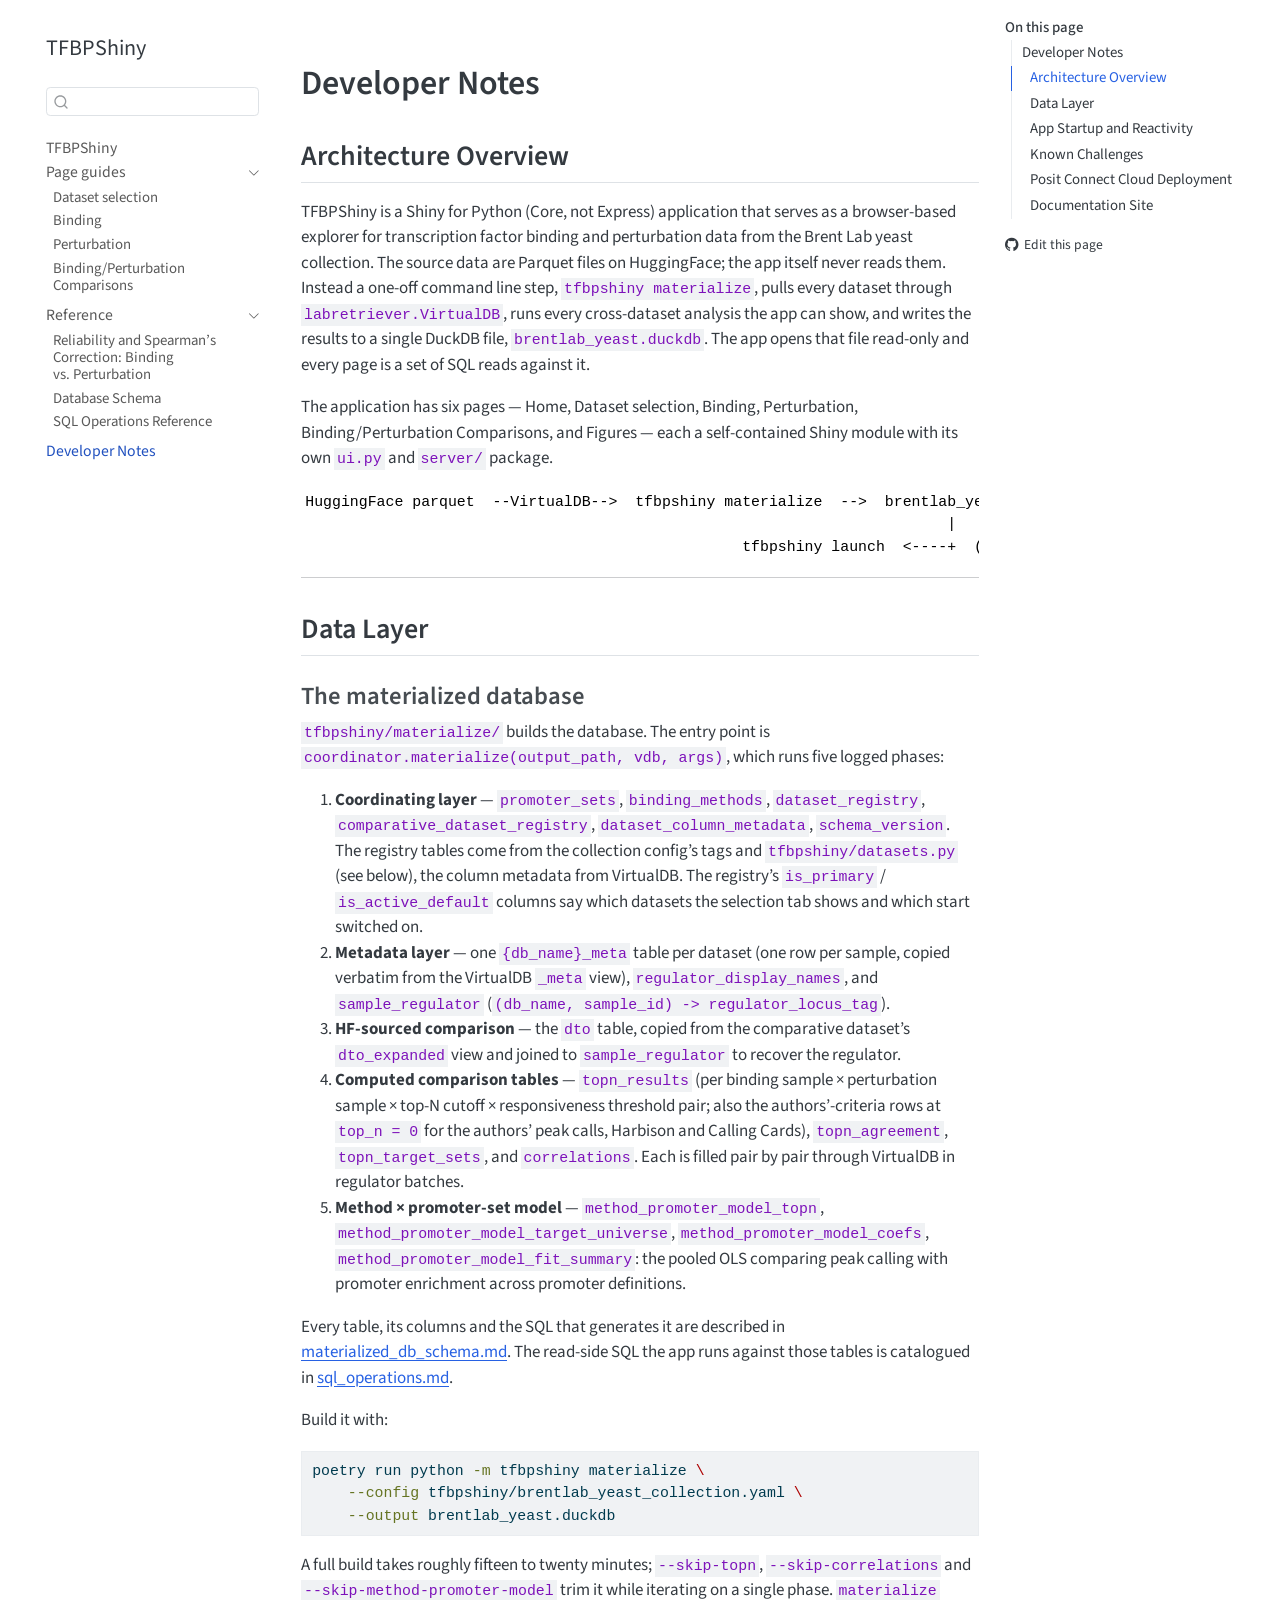
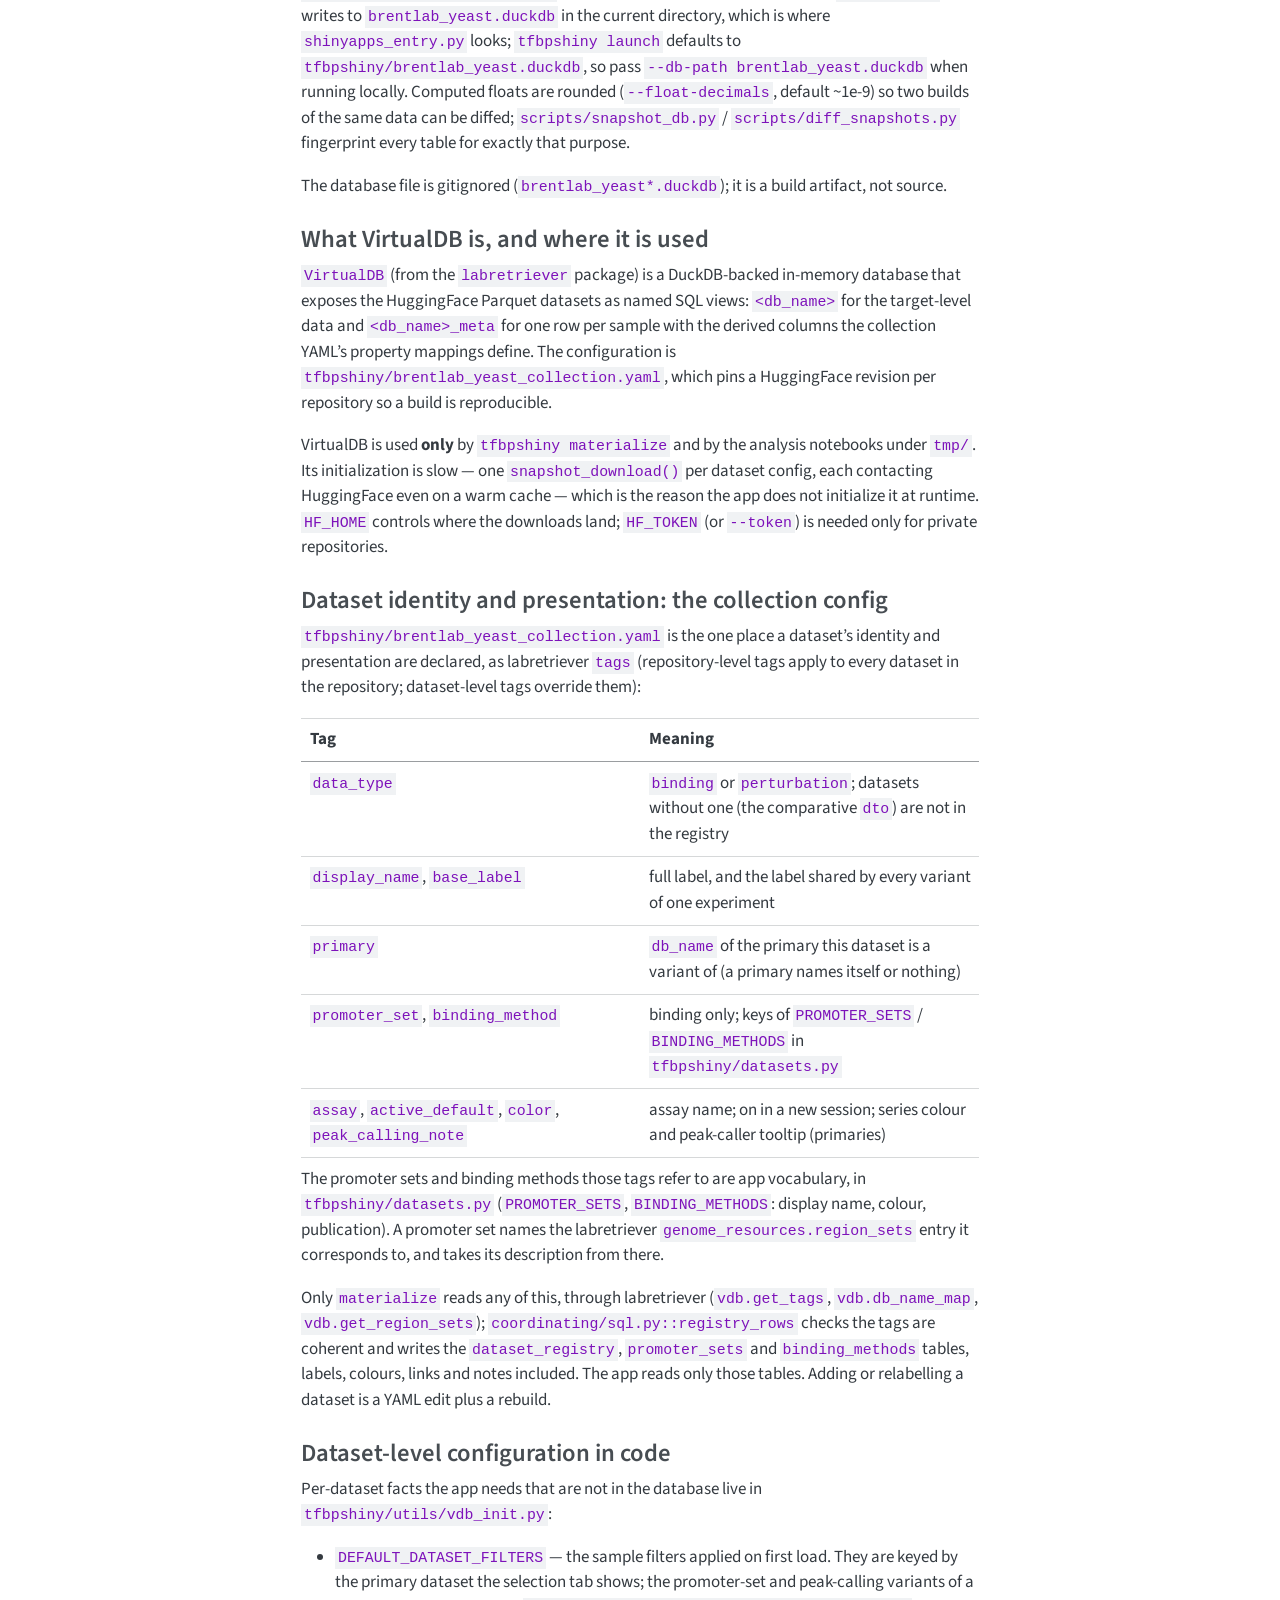
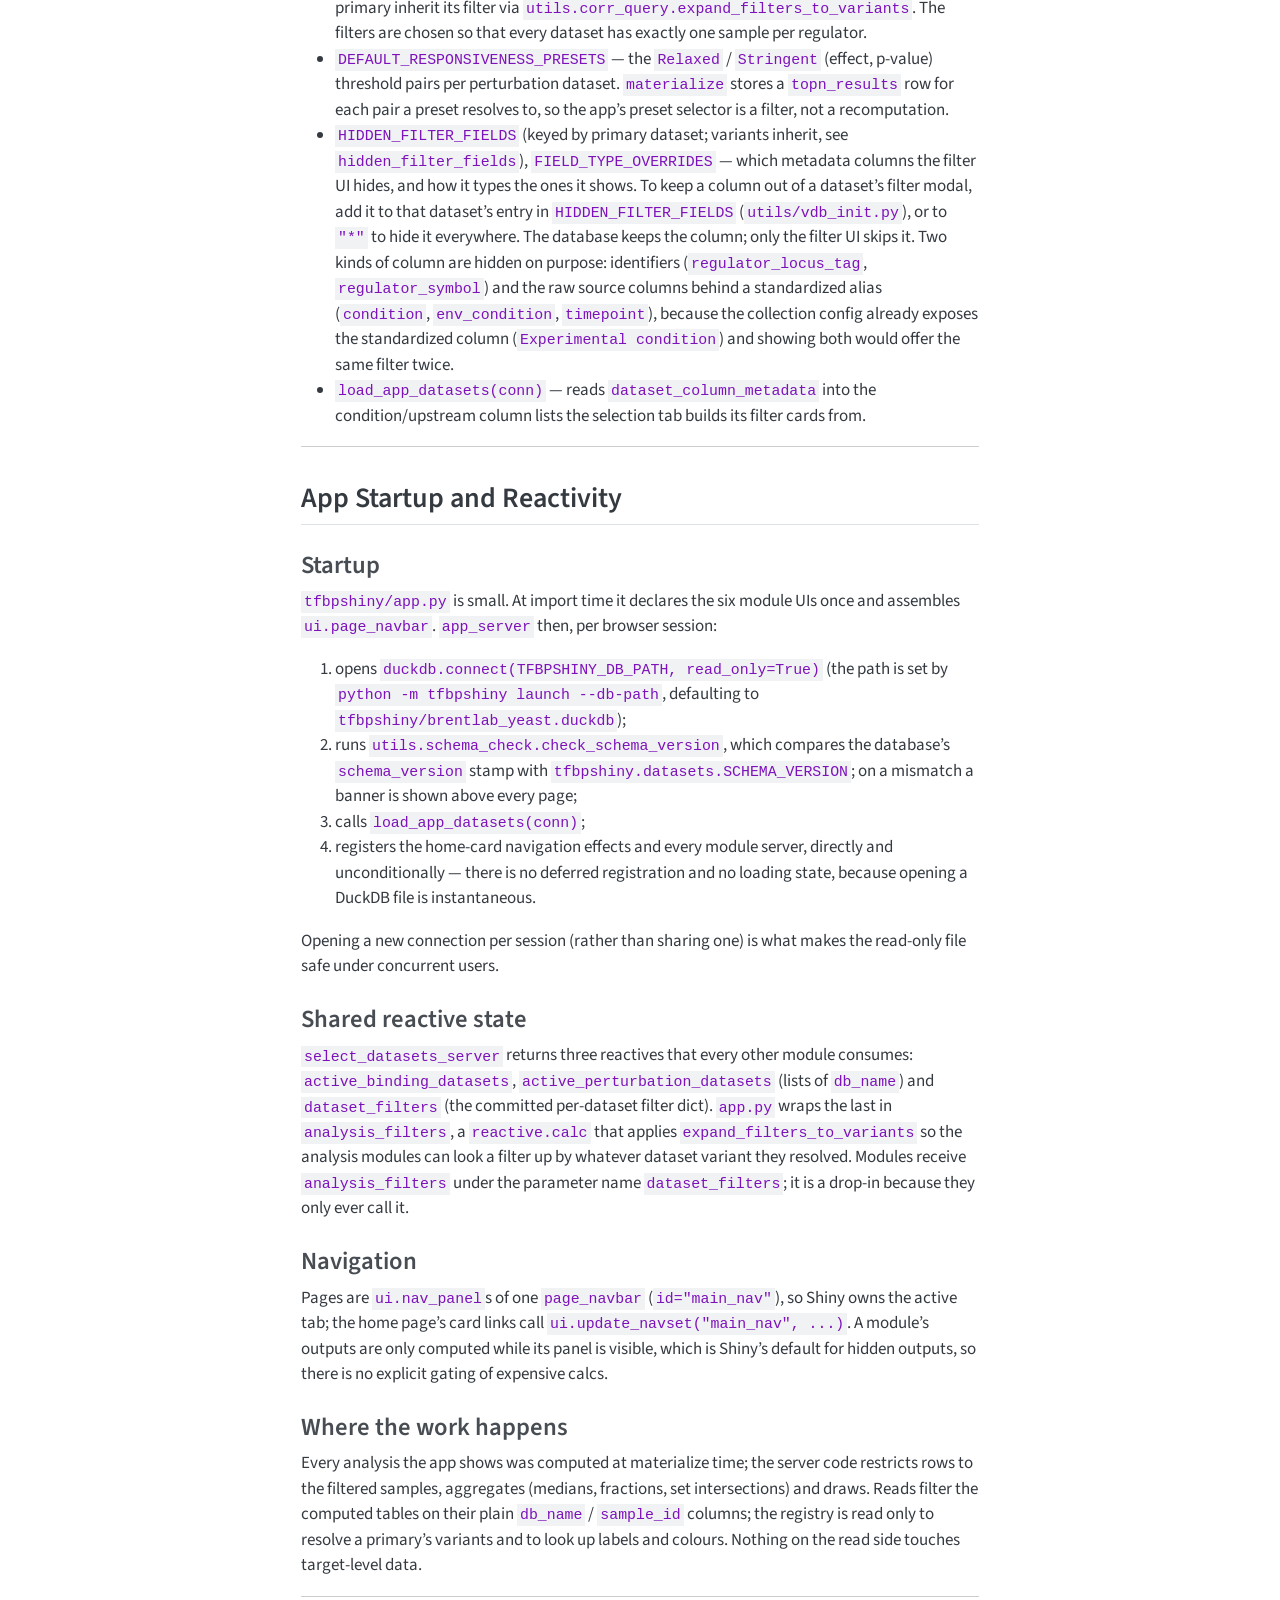
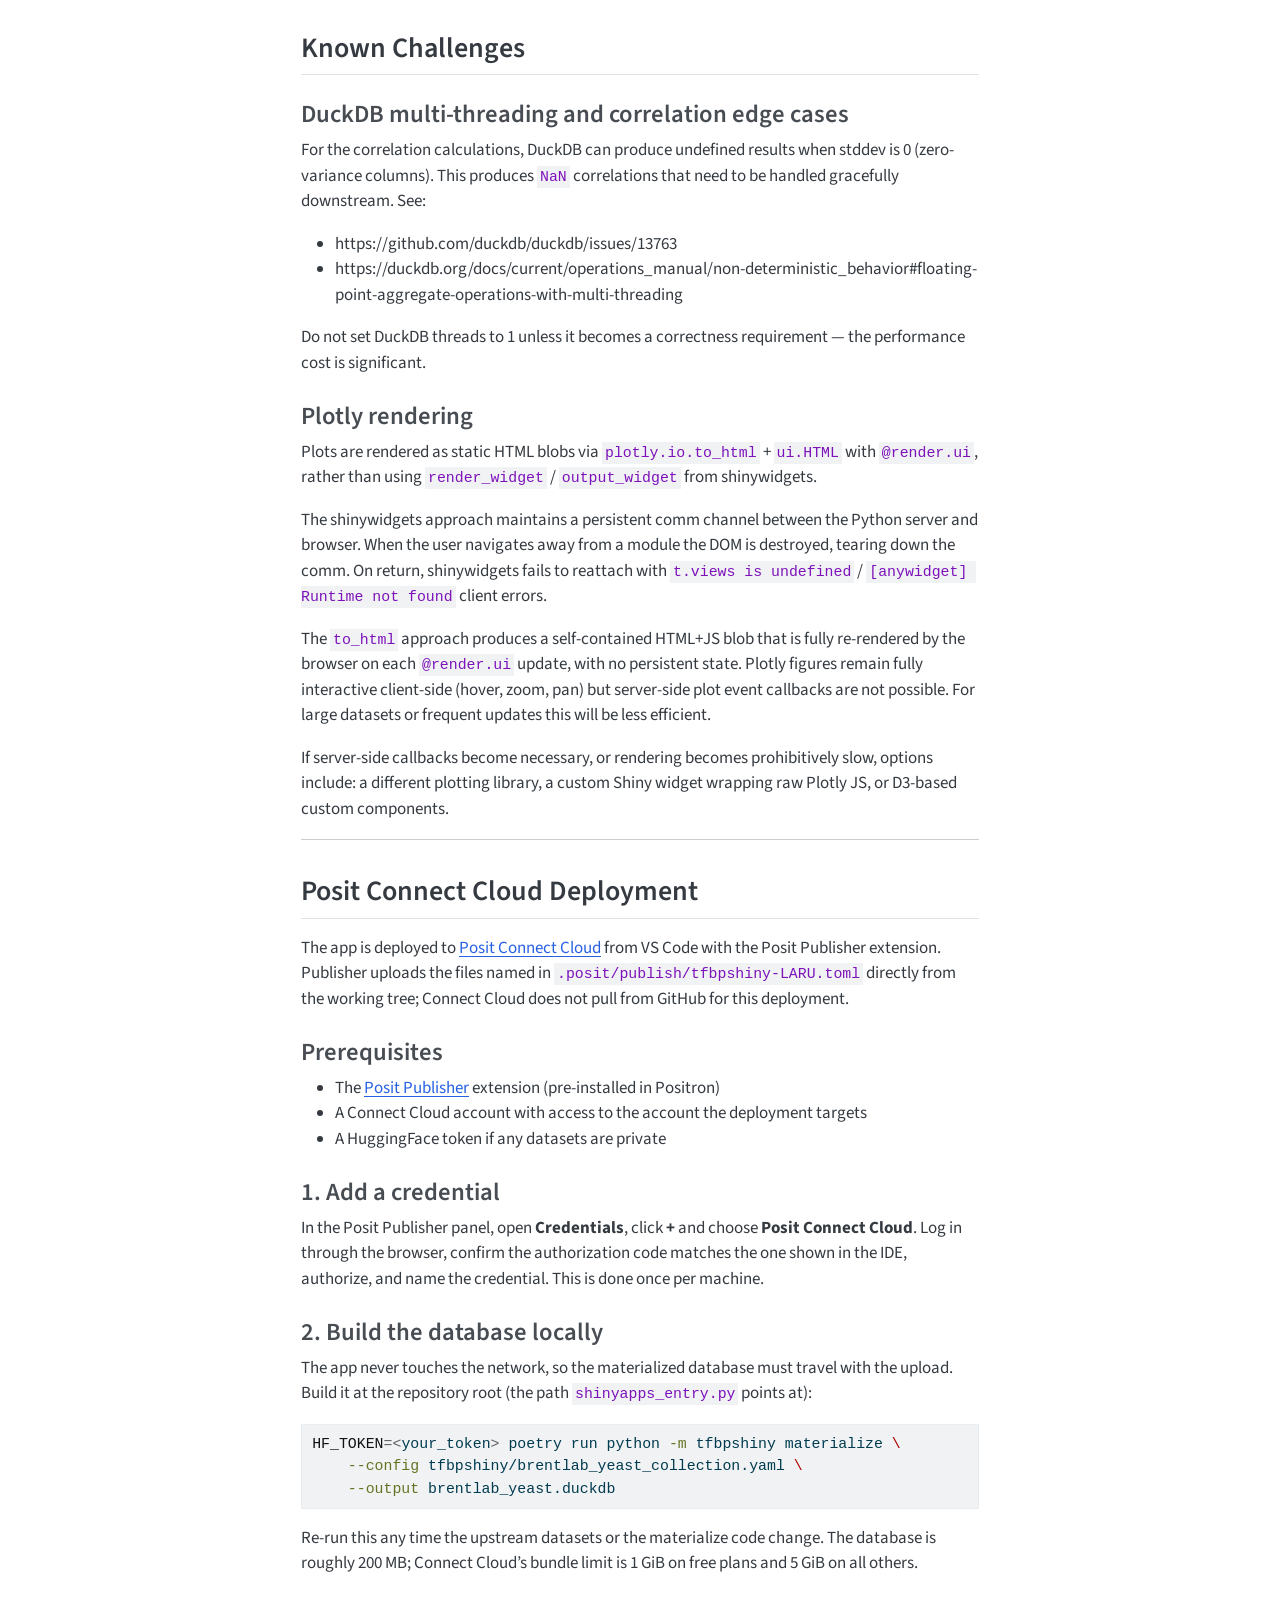
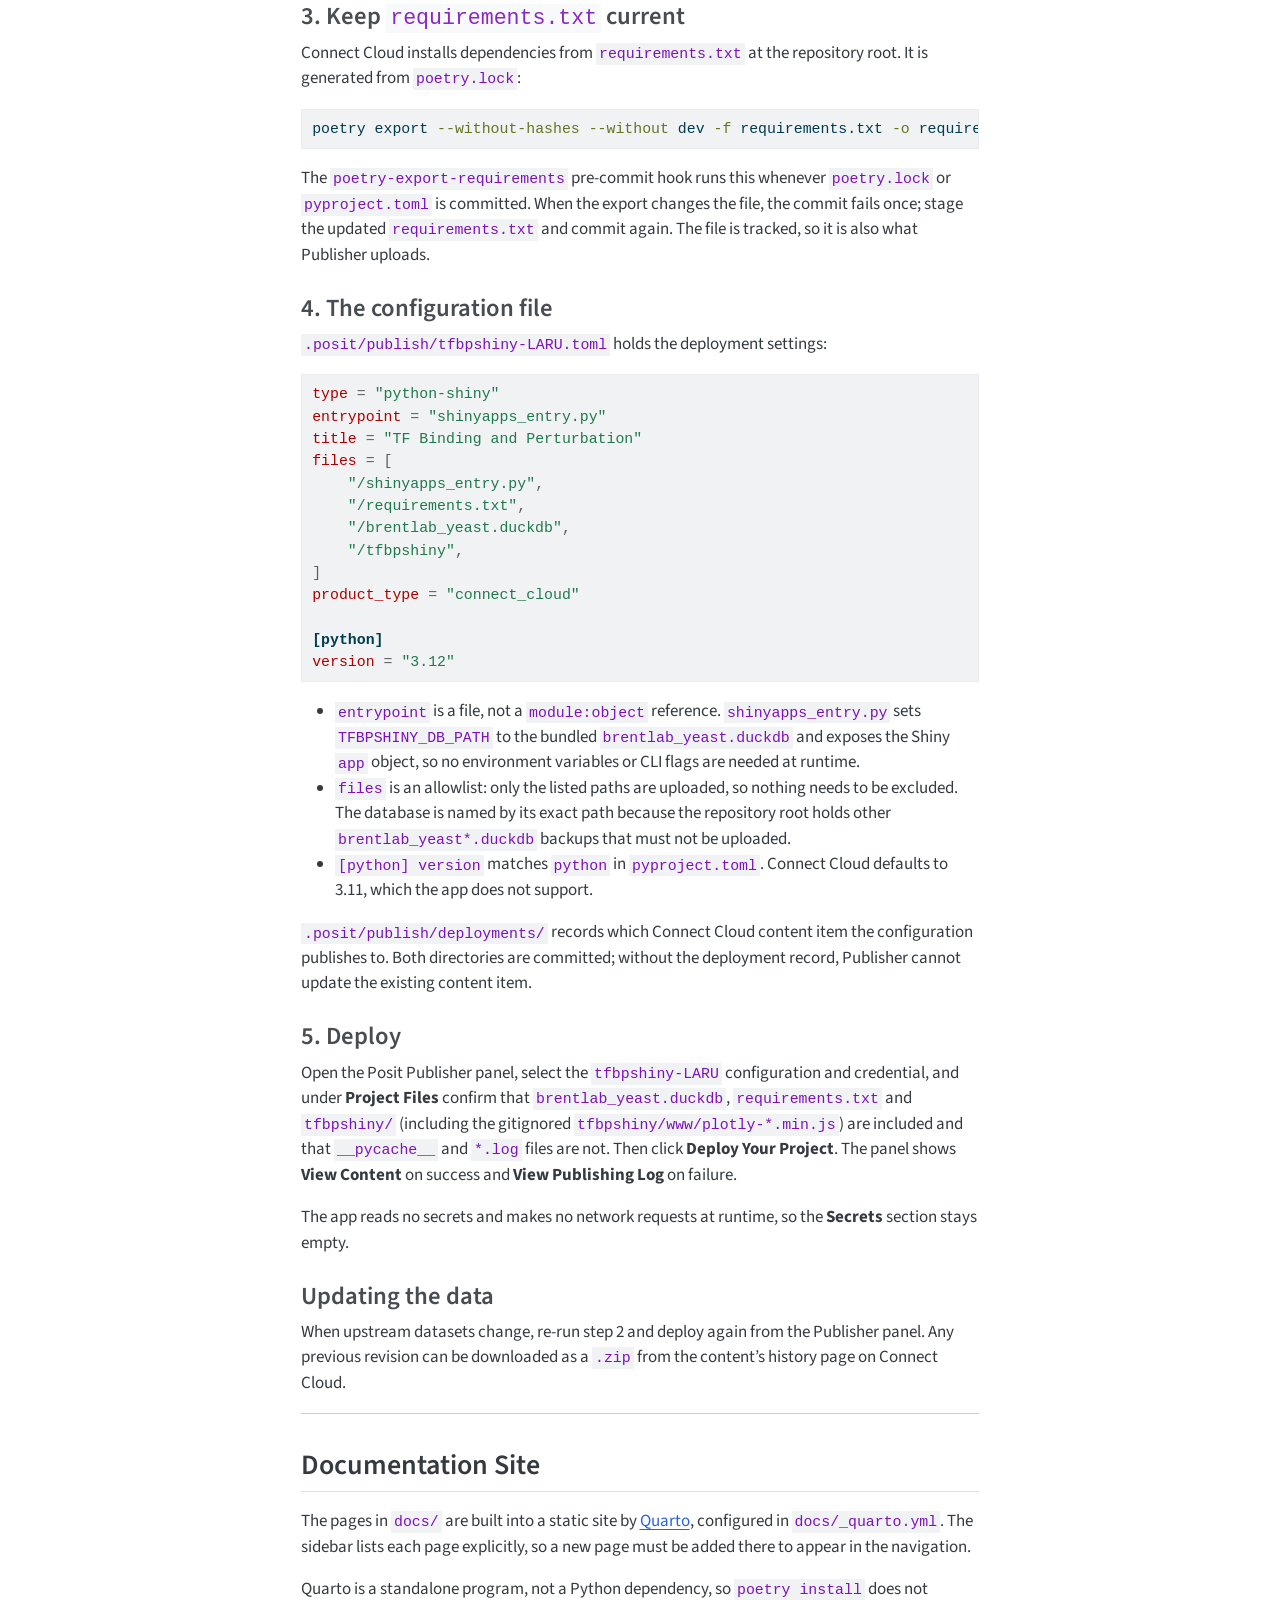
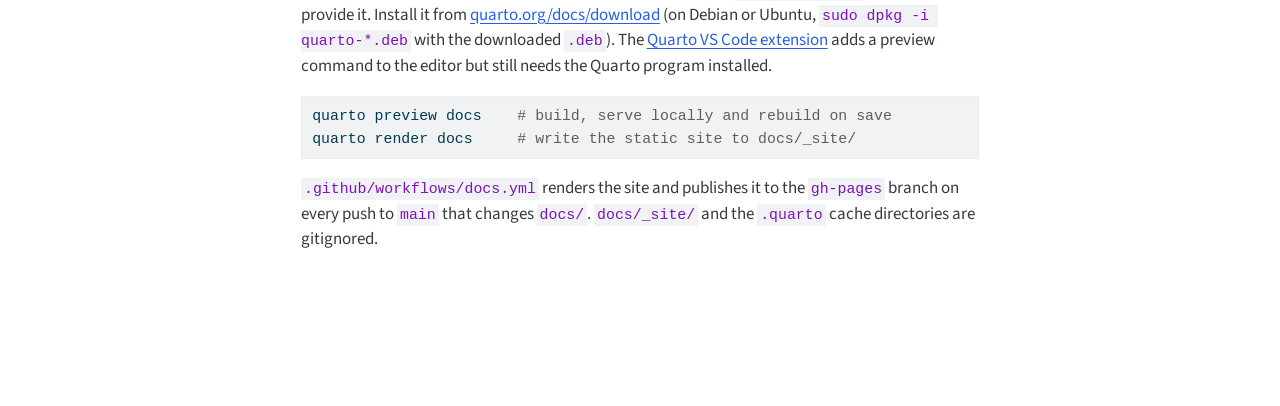
==== development.html @ 9bdee620 "Built site for gh-pages" ====
<!DOCTYPE html>
<html xmlns="http://www.w3.org/1999/xhtml" lang="en" xml:lang="en"><head>

<meta charset="utf-8">
<meta name="generator" content="quarto-1.10.19">

<meta name="viewport" content="width=device-width, initial-scale=1.0, user-scalable=yes">


<title>development – TFBPShiny</title>
<style>
/* Default styles provided by pandoc.
** See https://pandoc.org/MANUAL.html#variables-for-html for config info.
*/
span.smallcaps{font-variant: small-caps;}
div.columns{display: flex; gap: 1.5em;}
div.column{flex: auto;}
@media screen {
div.columns{gap: min(4vw, 1.5em);}
div.column{overflow-x: auto;}
}
div.hanging-indent{margin-left: 1.5em; text-indent: -1.5em;}
ul.task-list{list-style: none;}
ul.task-list li input[type="checkbox"] {
  width: 0.8em;
  margin: 0 0.8em 0.2em -1em; /* quarto-specific, see https://github.com/quarto-dev/quarto-cli/issues/4556 */ 
  vertical-align: middle;
}
/* CSS for syntax highlighting */
html { -webkit-text-size-adjust: 100%; }
pre > code.sourceCode { white-space: pre; position: relative; }
pre > code.sourceCode > span { display: inline-block; line-height: 1.25; }
pre > code.sourceCode > span:empty { height: 1.2em; }
.sourceCode { overflow: visible; }
code.sourceCode > span { color: inherit; text-decoration: inherit; }
div.sourceCode { margin: 1em 0; }
pre.sourceCode { margin: 0; }
@media screen {
div.sourceCode { overflow: auto; }
}
@media print {
pre > code.sourceCode { white-space: pre-wrap; }
pre > code.sourceCode > span { text-indent: -5em; padding-left: 5em; }
}
pre.numberSource code
  { counter-reset: source-line 0; }
pre.numberSource code > span
  { position: relative; left: -4em; counter-increment: source-line; }
pre.numberSource code > span > a:first-child::before
  { content: counter(source-line);
    position: relative; left: -1em; text-align: right; vertical-align: baseline;
    border: none; display: inline-block;
    -webkit-touch-callout: none; -webkit-user-select: none;
    -khtml-user-select: none; -moz-user-select: none;
    -ms-user-select: none; user-select: none;
    padding: 0 4px; width: 4em;
  }
pre.numberSource { margin-left: 3em;  padding-left: 4px; }
div.sourceCode
  {   }
@media screen {
pre > code.sourceCode > span > a:first-child::before { text-decoration: underline; }
}
</style>


<script src="site_libs/quarto-nav/quarto-nav.js"></script>
<script src="site_libs/quarto-nav/headroom.min.js"></script>
<script src="site_libs/clipboard/clipboard.min.js"></script>
<script src="site_libs/quarto-search/autocomplete.umd.js"></script>
<script src="site_libs/quarto-search/fuse.min.js"></script>
<script src="site_libs/quarto-search/quarto-search.js"></script>
<meta name="quarto:offset" content="./">
<script src="site_libs/quarto-html/quarto.js" type="module"></script>
<script src="site_libs/quarto-html/tabsets/tabsets.js" type="module"></script>
<script src="site_libs/quarto-html/popper.min.js"></script>
<script src="site_libs/quarto-html/tippy.umd.min.js"></script>
<script src="site_libs/quarto-html/anchor.min.js"></script>
<link href="site_libs/quarto-html/tippy.css" rel="stylesheet">
<link href="site_libs/quarto-html/quarto-syntax-highlighting-bf27225e3a48a9273f3daa8f8e829971.css" rel="stylesheet" id="quarto-text-highlighting-styles">
<script src="site_libs/bootstrap/bootstrap.min.js"></script>
<link href="site_libs/bootstrap/bootstrap-icons.css" rel="stylesheet">
<link href="site_libs/bootstrap/bootstrap-55617497126496852ff9f5a59253c640.min.css" rel="stylesheet" append-hash="true" id="quarto-bootstrap" data-mode="light">
<script id="quarto-search-options" type="application/json">{
  "location": "sidebar",
  "copy-button": false,
  "collapse-after": 3,
  "panel-placement": "start",
  "type": "textbox",
  "limit": 50,
  "keyboard-shortcut": [
    "f",
    "/",
    "s"
  ],
  "show-item-context": false,
  "language": {
    "search-no-results-text": "No results",
    "search-matching-documents-text": "matching documents",
    "search-copy-link-title": "Copy link to search",
    "search-hide-matches-text": "Hide additional matches",
    "search-more-match-text": "more match in this document",
    "search-more-matches-text": "more matches in this document",
    "search-clear-button-title": "Clear",
    "search-text-placeholder": "",
    "search-detached-cancel-button-title": "Cancel",
    "search-submit-button-title": "Submit",
    "search-label": "Search"
  }
}</script>


</head>

<body class="nav-sidebar floating quarto-light">

<div id="quarto-search-results"></div>
  <header id="quarto-header" class="headroom fixed-top">
  <nav class="quarto-secondary-nav">
    <div class="container-fluid d-flex">
      <button type="button" class="quarto-btn-toggle btn" data-bs-toggle="collapse" role="button" data-bs-target=".quarto-sidebar-collapse-item" aria-controls="quarto-sidebar" aria-expanded="false" aria-label="Toggle sidebar navigation" onclick="if (window.quartoToggleHeadroom) { window.quartoToggleHeadroom(); }">
        <i class="bi bi-layout-text-sidebar-reverse"></i>
      </button>
        <nav class="quarto-page-breadcrumbs" aria-label="breadcrumb"><ol class="breadcrumb"><li class="breadcrumb-item"><a href="./development.html">Developer Notes</a></li></ol></nav>
        <a class="flex-grow-1" role="navigation" data-bs-toggle="collapse" data-bs-target=".quarto-sidebar-collapse-item" aria-controls="quarto-sidebar" aria-expanded="false" aria-label="Toggle sidebar navigation" onclick="if (window.quartoToggleHeadroom) { window.quartoToggleHeadroom(); }">      
        </a>
      <button type="button" class="btn quarto-search-button" aria-label="Search" onclick="window.quartoOpenSearch();">
        <i class="bi bi-search"></i>
      </button>
    </div>
  </nav>
</header>
<!-- content -->
<div id="quarto-content" class="quarto-container page-columns page-rows-contents page-layout-article">
<!-- sidebar -->
  <nav id="quarto-sidebar" class="sidebar collapse collapse-horizontal quarto-sidebar-collapse-item sidebar-navigation floating overflow-auto">
    <div class="pt-lg-2 mt-2 text-left sidebar-header">
    <div class="sidebar-title mb-0 py-0">
      <a href="./">TFBPShiny</a> 
    </div>
      </div>
        <div class="mt-2 flex-shrink-0 align-items-center">
        <div class="sidebar-search">
        <div id="quarto-search" class="" title="Search"></div>
        </div>
        </div>
    <div class="sidebar-menu-container"> 
    <ul class="list-unstyled mt-1">
        <li class="sidebar-item">
  <div class="sidebar-item-container"> 
  <a href="./index.html" class="sidebar-item-text sidebar-link">
 <span class="menu-text">TFBPShiny</span></a>
  </div>
</li>
        <li class="sidebar-item sidebar-item-section">
      <div class="sidebar-item-container"> 
            <a class="sidebar-item-text sidebar-link text-start" data-bs-toggle="collapse" data-bs-target="#quarto-sidebar-section-1" role="navigation" aria-expanded="true">
 <span class="menu-text">Page guides</span></a>
          <a class="sidebar-item-toggle text-start" data-bs-toggle="collapse" data-bs-target="#quarto-sidebar-section-1" role="navigation" aria-expanded="true" aria-label="Toggle section">
            <i class="bi bi-chevron-right ms-2"></i>
          </a> 
      </div>
      <ul id="quarto-sidebar-section-1" class="collapse list-unstyled sidebar-section depth1 show">  
          <li class="sidebar-item">
  <div class="sidebar-item-container"> 
  <a href="./select_datasets_workflow.html" class="sidebar-item-text sidebar-link">
 <span class="menu-text">Dataset selection</span></a>
  </div>
</li>
          <li class="sidebar-item">
  <div class="sidebar-item-container"> 
  <a href="./binding_workflow.html" class="sidebar-item-text sidebar-link">
 <span class="menu-text">Binding</span></a>
  </div>
</li>
          <li class="sidebar-item">
  <div class="sidebar-item-container"> 
  <a href="./perturbation_workflow.html" class="sidebar-item-text sidebar-link">
 <span class="menu-text">Perturbation</span></a>
  </div>
</li>
          <li class="sidebar-item">
  <div class="sidebar-item-container"> 
  <a href="./comparison_workflow.html" class="sidebar-item-text sidebar-link">
 <span class="menu-text">Binding/Perturbation Comparisons</span></a>
  </div>
</li>
      </ul>
  </li>
        <li class="sidebar-item sidebar-item-section">
      <div class="sidebar-item-container"> 
            <a class="sidebar-item-text sidebar-link text-start" data-bs-toggle="collapse" data-bs-target="#quarto-sidebar-section-2" role="navigation" aria-expanded="true">
 <span class="menu-text">Reference</span></a>
          <a class="sidebar-item-toggle text-start" data-bs-toggle="collapse" data-bs-target="#quarto-sidebar-section-2" role="navigation" aria-expanded="true" aria-label="Toggle section">
            <i class="bi bi-chevron-right ms-2"></i>
          </a> 
      </div>
      <ul id="quarto-sidebar-section-2" class="collapse list-unstyled sidebar-section depth1 show">  
          <li class="sidebar-item">
  <div class="sidebar-item-container"> 
  <a href="./binding_perturbation_reliability.html" class="sidebar-item-text sidebar-link">
 <span class="menu-text">Reliability and Spearman’s Correction: Binding vs.&nbsp;Perturbation</span></a>
  </div>
</li>
          <li class="sidebar-item">
  <div class="sidebar-item-container"> 
  <a href="./materialized_db_schema.html" class="sidebar-item-text sidebar-link">
 <span class="menu-text">Database Schema</span></a>
  </div>
</li>
          <li class="sidebar-item">
  <div class="sidebar-item-container"> 
  <a href="./sql_operations.html" class="sidebar-item-text sidebar-link">
 <span class="menu-text">SQL Operations Reference</span></a>
  </div>
</li>
      </ul>
  </li>
        <li class="sidebar-item">
  <div class="sidebar-item-container"> 
  <a href="./development.html" class="sidebar-item-text sidebar-link active">
 <span class="menu-text">Developer Notes</span></a>
  </div>
</li>
    </ul>
    </div>
</nav>
<div id="quarto-sidebar-glass" class="quarto-sidebar-collapse-item" data-bs-toggle="collapse" data-bs-target=".quarto-sidebar-collapse-item"></div>
<!-- margin-sidebar -->
    <div id="quarto-margin-sidebar" class="sidebar margin-sidebar">
        <nav id="TOC" role="doc-toc" class="toc-active">
    <h2 id="toc-title">On this page</h2>
   
  <ul>
  <li><a href="#developer-notes" id="toc-developer-notes" class="nav-link active" data-scroll-target="#developer-notes">Developer Notes</a>
  <ul class="collapse">
  <li><a href="#architecture-overview" id="toc-architecture-overview" class="nav-link" data-scroll-target="#architecture-overview">Architecture Overview</a></li>
  <li><a href="#data-layer" id="toc-data-layer" class="nav-link" data-scroll-target="#data-layer">Data Layer</a>
  <ul class="collapse">
  <li><a href="#the-materialized-database" id="toc-the-materialized-database" class="nav-link" data-scroll-target="#the-materialized-database">The materialized database</a></li>
  <li><a href="#what-virtualdb-is-and-where-it-is-used" id="toc-what-virtualdb-is-and-where-it-is-used" class="nav-link" data-scroll-target="#what-virtualdb-is-and-where-it-is-used">What VirtualDB is, and where it is used</a></li>
  <li><a href="#dataset-identity-and-presentation-the-collection-config" id="toc-dataset-identity-and-presentation-the-collection-config" class="nav-link" data-scroll-target="#dataset-identity-and-presentation-the-collection-config">Dataset identity and presentation: the collection config</a></li>
  <li><a href="#dataset-level-configuration-in-code" id="toc-dataset-level-configuration-in-code" class="nav-link" data-scroll-target="#dataset-level-configuration-in-code">Dataset-level configuration in code</a></li>
  </ul></li>
  <li><a href="#app-startup-and-reactivity" id="toc-app-startup-and-reactivity" class="nav-link" data-scroll-target="#app-startup-and-reactivity">App Startup and Reactivity</a>
  <ul class="collapse">
  <li><a href="#startup" id="toc-startup" class="nav-link" data-scroll-target="#startup">Startup</a></li>
  <li><a href="#shared-reactive-state" id="toc-shared-reactive-state" class="nav-link" data-scroll-target="#shared-reactive-state">Shared reactive state</a></li>
  <li><a href="#navigation" id="toc-navigation" class="nav-link" data-scroll-target="#navigation">Navigation</a></li>
  <li><a href="#where-the-work-happens" id="toc-where-the-work-happens" class="nav-link" data-scroll-target="#where-the-work-happens">Where the work happens</a></li>
  </ul></li>
  <li><a href="#known-challenges" id="toc-known-challenges" class="nav-link" data-scroll-target="#known-challenges">Known Challenges</a>
  <ul class="collapse">
  <li><a href="#duckdb-multi-threading-and-correlation-edge-cases" id="toc-duckdb-multi-threading-and-correlation-edge-cases" class="nav-link" data-scroll-target="#duckdb-multi-threading-and-correlation-edge-cases">DuckDB multi-threading and correlation edge cases</a></li>
  <li><a href="#plotly-rendering" id="toc-plotly-rendering" class="nav-link" data-scroll-target="#plotly-rendering">Plotly rendering</a></li>
  </ul></li>
  <li><a href="#posit-connect-cloud-deployment" id="toc-posit-connect-cloud-deployment" class="nav-link" data-scroll-target="#posit-connect-cloud-deployment">Posit Connect Cloud Deployment</a>
  <ul class="collapse">
  <li><a href="#prerequisites" id="toc-prerequisites" class="nav-link" data-scroll-target="#prerequisites">Prerequisites</a></li>
  <li><a href="#add-a-credential" id="toc-add-a-credential" class="nav-link" data-scroll-target="#add-a-credential">1. Add a credential</a></li>
  <li><a href="#build-the-database-locally" id="toc-build-the-database-locally" class="nav-link" data-scroll-target="#build-the-database-locally">2. Build the database locally</a></li>
  <li><a href="#keep-requirements.txt-current" id="toc-keep-requirements.txt-current" class="nav-link" data-scroll-target="#keep-requirements.txt-current">3. Keep <code>requirements.txt</code> current</a></li>
  <li><a href="#the-configuration-file" id="toc-the-configuration-file" class="nav-link" data-scroll-target="#the-configuration-file">4. The configuration file</a></li>
  <li><a href="#deploy" id="toc-deploy" class="nav-link" data-scroll-target="#deploy">5. Deploy</a></li>
  <li><a href="#updating-the-data" id="toc-updating-the-data" class="nav-link" data-scroll-target="#updating-the-data">Updating the data</a></li>
  </ul></li>
  <li><a href="#documentation-site" id="toc-documentation-site" class="nav-link" data-scroll-target="#documentation-site">Documentation Site</a></li>
  </ul></li>
  </ul>
<div class="toc-actions"><ul><li><a href="https://github.com/BrentLab/tfbpshiny/edit/main/docs/development.md" class="toc-action"><i class="bi bi-github"></i>Edit this page</a></li></ul></div></nav>
    </div>
<!-- main -->
<main class="content" id="quarto-document-content"><header id="title-block-header" class="quarto-title-block"></header>




<section id="developer-notes" class="level1">
<h1>Developer Notes</h1>
<section id="architecture-overview" class="level2">
<h2 class="anchored" data-anchor-id="architecture-overview">Architecture Overview</h2>
<p>TFBPShiny is a Shiny for Python (Core, not Express) application that serves as a browser-based explorer for transcription factor binding and perturbation data from the Brent Lab yeast collection. The source data are Parquet files on HuggingFace; the app itself never reads them. Instead a one-off command line step, <code>tfbpshiny materialize</code>, pulls every dataset through <code>labretriever.VirtualDB</code>, runs every cross-dataset analysis the app can show, and writes the results to a single DuckDB file, <code>brentlab_yeast.duckdb</code>. The app opens that file read-only and every page is a set of SQL reads against it.</p>
<p>The application has six pages — Home, Dataset selection, Binding, Perturbation, Binding/Perturbation Comparisons, and Figures — each a self-contained Shiny module with its own <code>ui.py</code> and <code>server/</code> package.</p>
<pre><code>HuggingFace parquet  --VirtualDB--&gt;  tfbpshiny materialize  --&gt;  brentlab_yeast.duckdb
                                                                        |
                                                 tfbpshiny launch  &lt;----+  (read-only)</code></pre>
<hr>
</section>
<section id="data-layer" class="level2">
<h2 class="anchored" data-anchor-id="data-layer">Data Layer</h2>
<section id="the-materialized-database" class="level3">
<h3 class="anchored" data-anchor-id="the-materialized-database">The materialized database</h3>
<p><code>tfbpshiny/materialize/</code> builds the database. The entry point is <code>coordinator.materialize(output_path, vdb, args)</code>, which runs five logged phases:</p>
<ol type="1">
<li><strong>Coordinating layer</strong> — <code>promoter_sets</code>, <code>binding_methods</code>, <code>dataset_registry</code>, <code>comparative_dataset_registry</code>, <code>dataset_column_metadata</code>, <code>schema_version</code>. The registry tables come from the collection config’s tags and <code>tfbpshiny/datasets.py</code> (see below), the column metadata from VirtualDB. The registry’s <code>is_primary</code> / <code>is_active_default</code> columns say which datasets the selection tab shows and which start switched on.</li>
<li><strong>Metadata layer</strong> — one <code>{db_name}_meta</code> table per dataset (one row per sample, copied verbatim from the VirtualDB <code>_meta</code> view), <code>regulator_display_names</code>, and <code>sample_regulator</code> (<code>(db_name, sample_id) -&gt; regulator_locus_tag</code>).</li>
<li><strong>HF-sourced comparison</strong> — the <code>dto</code> table, copied from the comparative dataset’s <code>dto_expanded</code> view and joined to <code>sample_regulator</code> to recover the regulator.</li>
<li><strong>Computed comparison tables</strong> — <code>topn_results</code> (per binding sample × perturbation sample × top-N cutoff × responsiveness threshold pair; also the authors’-criteria rows at <code>top_n = 0</code> for the authors’ peak calls, Harbison and Calling Cards), <code>topn_agreement</code>, <code>topn_target_sets</code>, and <code>correlations</code>. Each is filled pair by pair through VirtualDB in regulator batches.</li>
<li><strong>Method × promoter-set model</strong> — <code>method_promoter_model_topn</code>, <code>method_promoter_model_target_universe</code>, <code>method_promoter_model_coefs</code>, <code>method_promoter_model_fit_summary</code>: the pooled OLS comparing peak calling with promoter enrichment across promoter definitions.</li>
</ol>
<p>Every table, its columns and the SQL that generates it are described in <a href="./materialized_db_schema.html">materialized_db_schema.md</a>. The read-side SQL the app runs against those tables is catalogued in <a href="./sql_operations.html">sql_operations.md</a>.</p>
<p>Build it with:</p>
<div class="code-copy-outer-scaffold"><div class="sourceCode" id="cb2"><pre class="sourceCode bash code-with-copy"><code class="sourceCode bash"><span id="cb2-1"><a href="#cb2-1" aria-hidden="true" tabindex="-1"></a><span class="ex">poetry</span> run python <span class="at">-m</span> tfbpshiny materialize <span class="dt">\</span></span>
<span id="cb2-2"><a href="#cb2-2" aria-hidden="true" tabindex="-1"></a>    <span class="at">--config</span> tfbpshiny/brentlab_yeast_collection.yaml <span class="dt">\</span></span>
<span id="cb2-3"><a href="#cb2-3" aria-hidden="true" tabindex="-1"></a>    <span class="at">--output</span> brentlab_yeast.duckdb</span></code></pre></div><button title="Copy to Clipboard" class="code-copy-button"><i class="bi"></i></button></div>
<p>A full build takes roughly fifteen to twenty minutes; <code>--skip-topn</code>, <code>--skip-correlations</code> and <code>--skip-method-promoter-model</code> trim it while iterating on a single phase. <code>materialize</code> writes to <code>brentlab_yeast.duckdb</code> in the current directory, which is where <code>shinyapps_entry.py</code> looks; <code>tfbpshiny launch</code> defaults to <code>tfbpshiny/brentlab_yeast.duckdb</code>, so pass <code>--db-path brentlab_yeast.duckdb</code> when running locally. Computed floats are rounded (<code>--float-decimals</code>, default ~1e-9) so two builds of the same data can be diffed; <code>scripts/snapshot_db.py</code> / <code>scripts/diff_snapshots.py</code> fingerprint every table for exactly that purpose.</p>
<p>The database file is gitignored (<code>brentlab_yeast*.duckdb</code>); it is a build artifact, not source.</p>
</section>
<section id="what-virtualdb-is-and-where-it-is-used" class="level3">
<h3 class="anchored" data-anchor-id="what-virtualdb-is-and-where-it-is-used">What VirtualDB is, and where it is used</h3>
<p><code>VirtualDB</code> (from the <code>labretriever</code> package) is a DuckDB-backed in-memory database that exposes the HuggingFace Parquet datasets as named SQL views: <code>&lt;db_name&gt;</code> for the target-level data and <code>&lt;db_name&gt;_meta</code> for one row per sample with the derived columns the collection YAML’s property mappings define. The configuration is <code>tfbpshiny/brentlab_yeast_collection.yaml</code>, which pins a HuggingFace revision per repository so a build is reproducible.</p>
<p>VirtualDB is used <strong>only</strong> by <code>tfbpshiny materialize</code> and by the analysis notebooks under <code>tmp/</code>. Its initialization is slow — one <code>snapshot_download()</code> per dataset config, each contacting HuggingFace even on a warm cache — which is the reason the app does not initialize it at runtime. <code>HF_HOME</code> controls where the downloads land; <code>HF_TOKEN</code> (or <code>--token</code>) is needed only for private repositories.</p>
</section>
<section id="dataset-identity-and-presentation-the-collection-config" class="level3">
<h3 class="anchored" data-anchor-id="dataset-identity-and-presentation-the-collection-config">Dataset identity and presentation: the collection config</h3>
<p><code>tfbpshiny/brentlab_yeast_collection.yaml</code> is the one place a dataset’s identity and presentation are declared, as labretriever <code>tags</code> (repository-level tags apply to every dataset in the repository; dataset-level tags override them):</p>
<table class="caption-top table">
<colgroup>
<col style="width: 50%">
<col style="width: 50%">
</colgroup>
<thead>
<tr class="header">
<th>Tag</th>
<th>Meaning</th>
</tr>
</thead>
<tbody>
<tr class="odd">
<td><code>data_type</code></td>
<td><code>binding</code> or <code>perturbation</code>; datasets without one (the comparative <code>dto</code>) are not in the registry</td>
</tr>
<tr class="even">
<td><code>display_name</code>, <code>base_label</code></td>
<td>full label, and the label shared by every variant of one experiment</td>
</tr>
<tr class="odd">
<td><code>primary</code></td>
<td><code>db_name</code> of the primary this dataset is a variant of (a primary names itself or nothing)</td>
</tr>
<tr class="even">
<td><code>promoter_set</code>, <code>binding_method</code></td>
<td>binding only; keys of <code>PROMOTER_SETS</code> / <code>BINDING_METHODS</code> in <code>tfbpshiny/datasets.py</code></td>
</tr>
<tr class="odd">
<td><code>assay</code>, <code>active_default</code>, <code>color</code>, <code>peak_calling_note</code></td>
<td>assay name; on in a new session; series colour and peak-caller tooltip (primaries)</td>
</tr>
</tbody>
</table>
<p>The promoter sets and binding methods those tags refer to are app vocabulary, in <code>tfbpshiny/datasets.py</code> (<code>PROMOTER_SETS</code>, <code>BINDING_METHODS</code>: display name, colour, publication). A promoter set names the labretriever <code>genome_resources.region_sets</code> entry it corresponds to, and takes its description from there.</p>
<p>Only <code>materialize</code> reads any of this, through labretriever (<code>vdb.get_tags</code>, <code>vdb.db_name_map</code>, <code>vdb.get_region_sets</code>); <code>coordinating/sql.py::registry_rows</code> checks the tags are coherent and writes the <code>dataset_registry</code>, <code>promoter_sets</code> and <code>binding_methods</code> tables, labels, colours, links and notes included. The app reads only those tables. Adding or relabelling a dataset is a YAML edit plus a rebuild.</p>
</section>
<section id="dataset-level-configuration-in-code" class="level3">
<h3 class="anchored" data-anchor-id="dataset-level-configuration-in-code">Dataset-level configuration in code</h3>
<p>Per-dataset facts the app needs that are not in the database live in <code>tfbpshiny/utils/vdb_init.py</code>:</p>
<ul>
<li><code>DEFAULT_DATASET_FILTERS</code> — the sample filters applied on first load. They are keyed by the primary dataset the selection tab shows; the promoter-set and peak-calling variants of a primary inherit its filter via <code>utils.corr_query.expand_filters_to_variants</code>. The filters are chosen so that every dataset has exactly one sample per regulator.</li>
<li><code>DEFAULT_RESPONSIVENESS_PRESETS</code> — the <code>Relaxed</code> / <code>Stringent</code> (effect, p-value) threshold pairs per perturbation dataset. <code>materialize</code> stores a <code>topn_results</code> row for each pair a preset resolves to, so the app’s preset selector is a filter, not a recomputation.</li>
<li><code>HIDDEN_FILTER_FIELDS</code> (keyed by primary dataset; variants inherit, see <code>hidden_filter_fields</code>), <code>FIELD_TYPE_OVERRIDES</code> — which metadata columns the filter UI hides, and how it types the ones it shows. To keep a column out of a dataset’s filter modal, add it to that dataset’s entry in <code>HIDDEN_FILTER_FIELDS</code> (<code>utils/vdb_init.py</code>), or to <code>"*"</code> to hide it everywhere. The database keeps the column; only the filter UI skips it. Two kinds of column are hidden on purpose: identifiers (<code>regulator_locus_tag</code>, <code>regulator_symbol</code>) and the raw source columns behind a standardized alias (<code>condition</code>, <code>env_condition</code>, <code>timepoint</code>), because the collection config already exposes the standardized column (<code>Experimental condition</code>) and showing both would offer the same filter twice.</li>
<li><code>load_app_datasets(conn)</code> — reads <code>dataset_column_metadata</code> into the condition/upstream column lists the selection tab builds its filter cards from.</li>
</ul>
<hr>
</section>
</section>
<section id="app-startup-and-reactivity" class="level2">
<h2 class="anchored" data-anchor-id="app-startup-and-reactivity">App Startup and Reactivity</h2>
<section id="startup" class="level3">
<h3 class="anchored" data-anchor-id="startup">Startup</h3>
<p><code>tfbpshiny/app.py</code> is small. At import time it declares the six module UIs once and assembles <code>ui.page_navbar</code>. <code>app_server</code> then, per browser session:</p>
<ol type="1">
<li>opens <code>duckdb.connect(TFBPSHINY_DB_PATH, read_only=True)</code> (the path is set by <code>python -m tfbpshiny launch --db-path</code>, defaulting to <code>tfbpshiny/brentlab_yeast.duckdb</code>);</li>
<li>runs <code>utils.schema_check.check_schema_version</code>, which compares the database’s <code>schema_version</code> stamp with <code>tfbpshiny.datasets.SCHEMA_VERSION</code>; on a mismatch a banner is shown above every page;</li>
<li>calls <code>load_app_datasets(conn)</code>;</li>
<li>registers the home-card navigation effects and every module server, directly and unconditionally — there is no deferred registration and no loading state, because opening a DuckDB file is instantaneous.</li>
</ol>
<p>Opening a new connection per session (rather than sharing one) is what makes the read-only file safe under concurrent users.</p>
</section>
<section id="shared-reactive-state" class="level3">
<h3 class="anchored" data-anchor-id="shared-reactive-state">Shared reactive state</h3>
<p><code>select_datasets_server</code> returns three reactives that every other module consumes: <code>active_binding_datasets</code>, <code>active_perturbation_datasets</code> (lists of <code>db_name</code>) and <code>dataset_filters</code> (the committed per-dataset filter dict). <code>app.py</code> wraps the last in <code>analysis_filters</code>, a <code>reactive.calc</code> that applies <code>expand_filters_to_variants</code> so the analysis modules can look a filter up by whatever dataset variant they resolved. Modules receive <code>analysis_filters</code> under the parameter name <code>dataset_filters</code>; it is a drop-in because they only ever call it.</p>
</section>
<section id="navigation" class="level3">
<h3 class="anchored" data-anchor-id="navigation">Navigation</h3>
<p>Pages are <code>ui.nav_panel</code>s of one <code>page_navbar</code> (<code>id="main_nav"</code>), so Shiny owns the active tab; the home page’s card links call <code>ui.update_navset("main_nav", ...)</code>. A module’s outputs are only computed while its panel is visible, which is Shiny’s default for hidden outputs, so there is no explicit gating of expensive calcs.</p>
</section>
<section id="where-the-work-happens" class="level3">
<h3 class="anchored" data-anchor-id="where-the-work-happens">Where the work happens</h3>
<p>Every analysis the app shows was computed at materialize time; the server code restricts rows to the filtered samples, aggregates (medians, fractions, set intersections) and draws. Reads filter the computed tables on their plain <code>db_name</code> / <code>sample_id</code> columns; the registry is read only to resolve a primary’s variants and to look up labels and colours. Nothing on the read side touches target-level data.</p>
<hr>
</section>
</section>
<section id="known-challenges" class="level2">
<h2 class="anchored" data-anchor-id="known-challenges">Known Challenges</h2>
<section id="duckdb-multi-threading-and-correlation-edge-cases" class="level3">
<h3 class="anchored" data-anchor-id="duckdb-multi-threading-and-correlation-edge-cases">DuckDB multi-threading and correlation edge cases</h3>
<p>For the correlation calculations, DuckDB can produce undefined results when stddev is 0 (zero-variance columns). This produces <code>NaN</code> correlations that need to be handled gracefully downstream. See:</p>
<ul>
<li>https://github.com/duckdb/duckdb/issues/13763</li>
<li>https://duckdb.org/docs/current/operations_manual/non-deterministic_behavior#floating-point-aggregate-operations-with-multi-threading</li>
</ul>
<p>Do not set DuckDB threads to 1 unless it becomes a correctness requirement — the performance cost is significant.</p>
</section>
<section id="plotly-rendering" class="level3">
<h3 class="anchored" data-anchor-id="plotly-rendering">Plotly rendering</h3>
<p>Plots are rendered as static HTML blobs via <code>plotly.io.to_html</code> + <code>ui.HTML</code> with <code>@render.ui</code>, rather than using <code>render_widget</code> / <code>output_widget</code> from shinywidgets.</p>
<p>The shinywidgets approach maintains a persistent comm channel between the Python server and browser. When the user navigates away from a module the DOM is destroyed, tearing down the comm. On return, shinywidgets fails to reattach with <code>t.views is undefined</code> / <code>[anywidget] Runtime not found</code> client errors.</p>
<p>The <code>to_html</code> approach produces a self-contained HTML+JS blob that is fully re-rendered by the browser on each <code>@render.ui</code> update, with no persistent state. Plotly figures remain fully interactive client-side (hover, zoom, pan) but server-side plot event callbacks are not possible. For large datasets or frequent updates this will be less efficient.</p>
<p>If server-side callbacks become necessary, or rendering becomes prohibitively slow, options include: a different plotting library, a custom Shiny widget wrapping raw Plotly JS, or D3-based custom components.</p>
<hr>
</section>
</section>
<section id="posit-connect-cloud-deployment" class="level2">
<h2 class="anchored" data-anchor-id="posit-connect-cloud-deployment">Posit Connect Cloud Deployment</h2>
<p>The app is deployed to <a href="https://connect.posit.cloud">Posit Connect Cloud</a> from VS Code with the Posit Publisher extension. Publisher uploads the files named in <code>.posit/publish/tfbpshiny-LARU.toml</code> directly from the working tree; Connect Cloud does not pull from GitHub for this deployment.</p>
<section id="prerequisites" class="level3">
<h3 class="anchored" data-anchor-id="prerequisites">Prerequisites</h3>
<ul>
<li>The <a href="https://marketplace.visualstudio.com/items?itemName=posit.publisher">Posit Publisher</a> extension (pre-installed in Positron)</li>
<li>A Connect Cloud account with access to the account the deployment targets</li>
<li>A HuggingFace token if any datasets are private</li>
</ul>
</section>
<section id="add-a-credential" class="level3">
<h3 class="anchored" data-anchor-id="add-a-credential">1. Add a credential</h3>
<p>In the Posit Publisher panel, open <strong>Credentials</strong>, click <strong>+</strong> and choose <strong>Posit Connect Cloud</strong>. Log in through the browser, confirm the authorization code matches the one shown in the IDE, authorize, and name the credential. This is done once per machine.</p>
</section>
<section id="build-the-database-locally" class="level3">
<h3 class="anchored" data-anchor-id="build-the-database-locally">2. Build the database locally</h3>
<p>The app never touches the network, so the materialized database must travel with the upload. Build it at the repository root (the path <code>shinyapps_entry.py</code> points at):</p>
<div class="code-copy-outer-scaffold"><div class="sourceCode" id="cb3"><pre class="sourceCode bash code-with-copy"><code class="sourceCode bash"><span id="cb3-1"><a href="#cb3-1" aria-hidden="true" tabindex="-1"></a><span class="va">HF_TOKEN</span><span class="op">=&lt;</span>your_token<span class="op">&gt;</span> poetry <span class="ex">run</span> python <span class="at">-m</span> tfbpshiny materialize <span class="dt">\</span></span>
<span id="cb3-2"><a href="#cb3-2" aria-hidden="true" tabindex="-1"></a>    <span class="at">--config</span> tfbpshiny/brentlab_yeast_collection.yaml <span class="dt">\</span></span>
<span id="cb3-3"><a href="#cb3-3" aria-hidden="true" tabindex="-1"></a>    <span class="at">--output</span> brentlab_yeast.duckdb</span></code></pre></div><button title="Copy to Clipboard" class="code-copy-button"><i class="bi"></i></button></div>
<p>Re-run this any time the upstream datasets or the materialize code change. The database is roughly 200 MB; Connect Cloud’s bundle limit is 1 GiB on free plans and 5 GiB on all others.</p>
</section>
<section id="keep-requirements.txt-current" class="level3">
<h3 class="anchored" data-anchor-id="keep-requirements.txt-current">3. Keep <code>requirements.txt</code> current</h3>
<p>Connect Cloud installs dependencies from <code>requirements.txt</code> at the repository root. It is generated from <code>poetry.lock</code>:</p>
<div class="code-copy-outer-scaffold"><div class="sourceCode" id="cb4"><pre class="sourceCode bash code-with-copy"><code class="sourceCode bash"><span id="cb4-1"><a href="#cb4-1" aria-hidden="true" tabindex="-1"></a><span class="ex">poetry</span> export <span class="at">--without-hashes</span> <span class="at">--without</span> dev <span class="at">-f</span> requirements.txt <span class="at">-o</span> requirements.txt</span></code></pre></div><button title="Copy to Clipboard" class="code-copy-button"><i class="bi"></i></button></div>
<p>The <code>poetry-export-requirements</code> pre-commit hook runs this whenever <code>poetry.lock</code> or <code>pyproject.toml</code> is committed. When the export changes the file, the commit fails once; stage the updated <code>requirements.txt</code> and commit again. The file is tracked, so it is also what Publisher uploads.</p>
</section>
<section id="the-configuration-file" class="level3">
<h3 class="anchored" data-anchor-id="the-configuration-file">4. The configuration file</h3>
<p><code>.posit/publish/tfbpshiny-LARU.toml</code> holds the deployment settings:</p>
<div class="code-copy-outer-scaffold"><div class="sourceCode" id="cb5"><pre class="sourceCode toml code-with-copy"><code class="sourceCode toml"><span id="cb5-1"><a href="#cb5-1" aria-hidden="true" tabindex="-1"></a><span class="dt">type</span> <span class="op">=</span> <span class="st">"python-shiny"</span></span>
<span id="cb5-2"><a href="#cb5-2" aria-hidden="true" tabindex="-1"></a><span class="dt">entrypoint</span> <span class="op">=</span> <span class="st">"shinyapps_entry.py"</span></span>
<span id="cb5-3"><a href="#cb5-3" aria-hidden="true" tabindex="-1"></a><span class="dt">title</span> <span class="op">=</span> <span class="st">"TF Binding and Perturbation"</span></span>
<span id="cb5-4"><a href="#cb5-4" aria-hidden="true" tabindex="-1"></a><span class="dt">files</span> <span class="op">=</span> <span class="op">[</span></span>
<span id="cb5-5"><a href="#cb5-5" aria-hidden="true" tabindex="-1"></a>    <span class="st">"/shinyapps_entry.py"</span><span class="op">,</span></span>
<span id="cb5-6"><a href="#cb5-6" aria-hidden="true" tabindex="-1"></a>    <span class="st">"/requirements.txt"</span><span class="op">,</span></span>
<span id="cb5-7"><a href="#cb5-7" aria-hidden="true" tabindex="-1"></a>    <span class="st">"/brentlab_yeast.duckdb"</span><span class="op">,</span></span>
<span id="cb5-8"><a href="#cb5-8" aria-hidden="true" tabindex="-1"></a>    <span class="st">"/tfbpshiny"</span><span class="op">,</span></span>
<span id="cb5-9"><a href="#cb5-9" aria-hidden="true" tabindex="-1"></a><span class="op">]</span></span>
<span id="cb5-10"><a href="#cb5-10" aria-hidden="true" tabindex="-1"></a><span class="dt">product_type</span> <span class="op">=</span> <span class="st">"connect_cloud"</span></span>
<span id="cb5-11"><a href="#cb5-11" aria-hidden="true" tabindex="-1"></a></span>
<span id="cb5-12"><a href="#cb5-12" aria-hidden="true" tabindex="-1"></a><span class="kw">[python]</span></span>
<span id="cb5-13"><a href="#cb5-13" aria-hidden="true" tabindex="-1"></a><span class="dt">version</span> <span class="op">=</span> <span class="st">"3.12"</span></span></code></pre></div><button title="Copy to Clipboard" class="code-copy-button"><i class="bi"></i></button></div>
<ul>
<li><code>entrypoint</code> is a file, not a <code>module:object</code> reference. <code>shinyapps_entry.py</code> sets <code>TFBPSHINY_DB_PATH</code> to the bundled <code>brentlab_yeast.duckdb</code> and exposes the Shiny <code>app</code> object, so no environment variables or CLI flags are needed at runtime.</li>
<li><code>files</code> is an allowlist: only the listed paths are uploaded, so nothing needs to be excluded. The database is named by its exact path because the repository root holds other <code>brentlab_yeast*.duckdb</code> backups that must not be uploaded.</li>
<li><code>[python] version</code> matches <code>python</code> in <code>pyproject.toml</code>. Connect Cloud defaults to 3.11, which the app does not support.</li>
</ul>
<p><code>.posit/publish/deployments/</code> records which Connect Cloud content item the configuration publishes to. Both directories are committed; without the deployment record, Publisher cannot update the existing content item.</p>
</section>
<section id="deploy" class="level3">
<h3 class="anchored" data-anchor-id="deploy">5. Deploy</h3>
<p>Open the Posit Publisher panel, select the <code>tfbpshiny-LARU</code> configuration and credential, and under <strong>Project Files</strong> confirm that <code>brentlab_yeast.duckdb</code>, <code>requirements.txt</code> and <code>tfbpshiny/</code> (including the gitignored <code>tfbpshiny/www/plotly-*.min.js</code>) are included and that <code>__pycache__</code> and <code>*.log</code> files are not. Then click <strong>Deploy Your Project</strong>. The panel shows <strong>View Content</strong> on success and <strong>View Publishing Log</strong> on failure.</p>
<p>The app reads no secrets and makes no network requests at runtime, so the <strong>Secrets</strong> section stays empty.</p>
</section>
<section id="updating-the-data" class="level3">
<h3 class="anchored" data-anchor-id="updating-the-data">Updating the data</h3>
<p>When upstream datasets change, re-run step 2 and deploy again from the Publisher panel. Any previous revision can be downloaded as a <code>.zip</code> from the content’s history page on Connect Cloud.</p>
<hr>
</section>
</section>
<section id="documentation-site" class="level2">
<h2 class="anchored" data-anchor-id="documentation-site">Documentation Site</h2>
<p>The pages in <code>docs/</code> are built into a static site by <a href="https://quarto.org">Quarto</a>, configured in <code>docs/_quarto.yml</code>. The sidebar lists each page explicitly, so a new page must be added there to appear in the navigation.</p>
<p>Quarto is a standalone program, not a Python dependency, so <code>poetry install</code> does not provide it. Install it from <a href="https://quarto.org/docs/download/">quarto.org/docs/download</a> (on Debian or Ubuntu, <code>sudo dpkg -i quarto-*.deb</code> with the downloaded <code>.deb</code>). The <a href="https://marketplace.visualstudio.com/items?itemName=quarto.quarto">Quarto VS Code extension</a> adds a preview command to the editor but still needs the Quarto program installed.</p>
<div class="code-copy-outer-scaffold"><div class="sourceCode" id="cb6"><pre class="sourceCode bash code-with-copy"><code class="sourceCode bash"><span id="cb6-1"><a href="#cb6-1" aria-hidden="true" tabindex="-1"></a><span class="ex">quarto</span> preview docs    <span class="co"># build, serve locally and rebuild on save</span></span>
<span id="cb6-2"><a href="#cb6-2" aria-hidden="true" tabindex="-1"></a><span class="ex">quarto</span> render docs     <span class="co"># write the static site to docs/_site/</span></span></code></pre></div><button title="Copy to Clipboard" class="code-copy-button"><i class="bi"></i></button></div>
<p><code>.github/workflows/docs.yml</code> renders the site and publishes it to the <code>gh-pages</code> branch on every push to <code>main</code> that changes <code>docs/</code>. <code>docs/_site/</code> and the <code>.quarto</code> cache directories are gitignored.</p>


</section>
</section>

</main> <!-- /main -->
<script id="quarto-html-after-body" type="application/javascript">
  window.document.addEventListener("DOMContentLoaded", function (event) {
    const icon = "";
    const anchorJS = new window.AnchorJS();
    anchorJS.options = {
      placement: 'right',
      icon: icon
    };
    anchorJS.add('.anchored');
    const isCodeAnnotation = (el) => {
      for (const clz of el.classList) {
        if (clz.startsWith('code-annotation-')) {                     
          return true;
        }
      }
      return false;
    }
    const onCopySuccess = function(e) {
      // button target
      const button = e.trigger;
      // don't keep focus
      button.blur();
      // flash "checked"
      button.classList.add('code-copy-button-checked');
      var currentTitle = button.getAttribute("title");
      button.setAttribute("title", "Copied!");
      let tooltip;
      if (window.bootstrap) {
        button.setAttribute("data-bs-toggle", "tooltip");
        button.setAttribute("data-bs-placement", "left");
        button.setAttribute("data-bs-title", "Copied!");
        tooltip = new bootstrap.Tooltip(button, 
          { trigger: "manual", 
            customClass: "code-copy-button-tooltip",
            offset: [0, -8]});
        tooltip.show();    
      }
      setTimeout(function() {
        if (tooltip) {
          tooltip.hide();
          button.removeAttribute("data-bs-title");
          button.removeAttribute("data-bs-toggle");
          button.removeAttribute("data-bs-placement");
        }
        button.setAttribute("title", currentTitle);
        button.classList.remove('code-copy-button-checked');
      }, 1000);
      // clear code selection
      e.clearSelection();
    }
    const getTextToCopy = function(trigger) {
      const outerScaffold = trigger.parentElement.cloneNode(true);
      const codeEl = outerScaffold.querySelector('code');
      for (const childEl of codeEl.children) {
        if (isCodeAnnotation(childEl)) {
          childEl.remove();
        }
      }
      return codeEl.innerText;
    }
    const clipboard = new window.ClipboardJS('.code-copy-button:not([data-in-quarto-modal])', {
      text: getTextToCopy
    });
    clipboard.on('success', onCopySuccess);
    if (window.document.getElementById('quarto-embedded-source-code-modal')) {
      const clipboardModal = new window.ClipboardJS('.code-copy-button[data-in-quarto-modal]', {
        text: getTextToCopy,
        container: window.document.getElementById('quarto-embedded-source-code-modal')
      });
      clipboardModal.on('success', onCopySuccess);
    }
      var localhostRegex = new RegExp(/^(?:http|https):\/\/localhost\:?[0-9]*\//);
      var mailtoRegex = new RegExp(/^mailto:/);
        var filterRegex = new RegExp("https:\/\/BrentLab\.github\.io\/tfbpshiny\/");
      var isInternal = (href) => {
          return filterRegex.test(href) || localhostRegex.test(href) || mailtoRegex.test(href);
      }
      // Inspect non-navigation links and adorn them if external
     var links = window.document.querySelectorAll('a[href]:not(.nav-link):not(.navbar-brand):not(.toc-action):not(.sidebar-link):not(.sidebar-item-toggle):not(.pagination-link):not(.no-external):not([aria-hidden]):not(.dropdown-item):not(.quarto-navigation-tool):not(.about-link)');
      for (var i=0; i<links.length; i++) {
        const link = links[i];
        if (!isInternal(link.href)) {
          // undo the damage that might have been done by quarto-nav.js in the case of
          // links that we want to consider external
          if (link.dataset.originalHref !== undefined) {
            link.href = link.dataset.originalHref;
          }
        }
      }
    function tippyHover(el, contentFn, onTriggerFn, onUntriggerFn) {
      const config = {
        allowHTML: true,
        maxWidth: 500,
        delay: 100,
        arrow: false,
        appendTo: function(el) {
            return el.parentElement;
        },
        interactive: true,
        interactiveBorder: 10,
        theme: 'quarto',
        placement: 'bottom-start',
      };
      if (contentFn) {
        config.content = contentFn;
      }
      if (onTriggerFn) {
        config.onTrigger = onTriggerFn;
      }
      if (onUntriggerFn) {
        config.onUntrigger = onUntriggerFn;
      }
      window.tippy(el, config); 
    }
    const noterefs = window.document.querySelectorAll('a[role="doc-noteref"]');
    for (var i=0; i<noterefs.length; i++) {
      const ref = noterefs[i];
      tippyHover(ref, function() {
        // use id or data attribute instead here
        let href = ref.getAttribute('data-footnote-href') || ref.getAttribute('href');
        try { href = new URL(href).hash; } catch {}
        const id = href.replace(/^#\/?/, "");
        const note = window.document.getElementById(id);
        if (note) {
          return note.innerHTML;
        } else {
          return "";
        }
      });
    }
    const xrefs = window.document.querySelectorAll('a.quarto-xref');
    const processXRef = (id, note) => {
      // Strip column container classes
      const stripColumnClz = (el) => {
        el.classList.remove("page-full", "page-columns");
        if (el.children) {
          for (const child of el.children) {
            stripColumnClz(child);
          }
        }
      }
      stripColumnClz(note)
      if (id === null || id.startsWith('sec-')) {
        // Special case sections, only their first couple elements
        const container = document.createElement("div");
        if (note.children && note.children.length > 2) {
          container.appendChild(note.children[0].cloneNode(true));
          for (let i = 1; i < note.children.length; i++) {
            const child = note.children[i];
            if (child.tagName === "P" && child.innerText === "") {
              continue;
            } else {
              container.appendChild(child.cloneNode(true));
              break;
            }
          }
          if (window.Quarto?.typesetMath) {
            window.Quarto.typesetMath(container);
          }
          return container.innerHTML
        } else {
          if (window.Quarto?.typesetMath) {
            window.Quarto.typesetMath(note);
          }
          return note.innerHTML;
        }
      } else {
        // Remove any anchor links if they are present
        const anchorLink = note.querySelector('a.anchorjs-link');
        if (anchorLink) {
          anchorLink.remove();
        }
        if (window.Quarto?.typesetMath) {
          window.Quarto.typesetMath(note);
        }
        if (note.classList.contains("callout")) {
          return note.outerHTML;
        } else {
          return note.innerHTML;
        }
      }
    }
    for (var i=0; i<xrefs.length; i++) {
      const xref = xrefs[i];
      tippyHover(xref, undefined, function(instance) {
        instance.disable();
        let url = xref.getAttribute('href');
        let hash = undefined; 
        if (url.startsWith('#')) {
          hash = url;
        } else {
          try { hash = new URL(url).hash; } catch {}
        }
        if (hash) {
          const id = hash.replace(/^#\/?/, "");
          const note = window.document.getElementById(id);
          if (note !== null) {
            try {
              const html = processXRef(id, note.cloneNode(true));
              instance.setContent(html);
            } finally {
              instance.enable();
              instance.show();
            }
          } else {
            // See if we can fetch this
            fetch(url.split('#')[0])
            .then(res => res.text())
            .then(html => {
              const parser = new DOMParser();
              const htmlDoc = parser.parseFromString(html, "text/html");
              const note = htmlDoc.getElementById(id);
              if (note !== null) {
                const html = processXRef(id, note);
                instance.setContent(html);
              } 
            }).finally(() => {
              instance.enable();
              instance.show();
            });
          }
        } else {
          // See if we can fetch a full url (with no hash to target)
          // This is a special case and we should probably do some content thinning / targeting
          fetch(url)
          .then(res => res.text())
          .then(html => {
            const parser = new DOMParser();
            const htmlDoc = parser.parseFromString(html, "text/html");
            const note = htmlDoc.querySelector('main.content');
            if (note !== null) {
              // This should only happen for chapter cross references
              // (since there is no id in the URL)
              // remove the first header
              if (note.children.length > 0 && note.children[0].tagName === "HEADER") {
                note.children[0].remove();
              }
              const html = processXRef(null, note);
              instance.setContent(html);
            } 
          }).finally(() => {
            instance.enable();
            instance.show();
          });
        }
      }, function(instance) {
      });
    }
        let selectedAnnoteEl;
        const selectorForAnnotation = ( cell, annotation) => {
          let cellAttr = 'data-code-cell="' + cell + '"';
          let lineAttr = 'data-code-annotation="' +  annotation + '"';
          const selector = 'span[' + cellAttr + '][' + lineAttr + ']';
          return selector;
        }
        const selectCodeLines = (annoteEl) => {
          const doc = window.document;
          const targetCell = annoteEl.getAttribute("data-target-cell");
          const targetAnnotation = annoteEl.getAttribute("data-target-annotation");
          const annoteSpan = window.document.querySelector(selectorForAnnotation(targetCell, targetAnnotation));
          const lines = annoteSpan.getAttribute("data-code-lines").split(",");
          const lineIds = lines.map((line) => {
            return targetCell + "-" + line;
          })
          let top = null;
          let height = null;
          let parent = null;
          if (lineIds.length > 0) {
              //compute the position of the single el (top and bottom and make a div)
              const el = window.document.getElementById(lineIds[0]);
              top = el.offsetTop;
              height = el.offsetHeight;
              parent = el.parentElement.parentElement;
            if (lineIds.length > 1) {
              const lastEl = window.document.getElementById(lineIds[lineIds.length - 1]);
              const bottom = lastEl.offsetTop + lastEl.offsetHeight;
              height = bottom - top;
            }
            if (top !== null && height !== null && parent !== null) {
              // cook up a div (if necessary) and position it 
              let div = window.document.getElementById("code-annotation-line-highlight");
              if (div === null) {
                div = window.document.createElement("div");
                div.setAttribute("id", "code-annotation-line-highlight");
                div.style.position = 'absolute';
                parent.appendChild(div);
              }
              div.style.top = top - 2 + "px";
              div.style.height = height + 4 + "px";
              div.style.left = 0;
              let gutterDiv = window.document.getElementById("code-annotation-line-highlight-gutter");
              if (gutterDiv === null) {
                gutterDiv = window.document.createElement("div");
                gutterDiv.setAttribute("id", "code-annotation-line-highlight-gutter");
                gutterDiv.style.position = 'absolute';
                const codeCell = window.document.getElementById(targetCell);
                const gutter = codeCell.querySelector('.code-annotation-gutter');
                gutter.appendChild(gutterDiv);
              }
              gutterDiv.style.top = top - 2 + "px";
              gutterDiv.style.height = height + 4 + "px";
            }
            selectedAnnoteEl = annoteEl;
          }
        };
        const unselectCodeLines = () => {
          const elementsIds = ["code-annotation-line-highlight", "code-annotation-line-highlight-gutter"];
          elementsIds.forEach((elId) => {
            const div = window.document.getElementById(elId);
            if (div) {
              div.remove();
            }
          });
          selectedAnnoteEl = undefined;
        };
          // Handle positioning of the toggle
      window.addEventListener(
        "resize",
        throttle(() => {
          elRect = undefined;
          if (selectedAnnoteEl) {
            selectCodeLines(selectedAnnoteEl);
          }
        }, 10)
      );
      function throttle(fn, ms) {
      let throttle = false;
      let timer;
        return (...args) => {
          if(!throttle) { // first call gets through
              fn.apply(this, args);
              throttle = true;
          } else { // all the others get throttled
              if(timer) clearTimeout(timer); // cancel #2
              timer = setTimeout(() => {
                fn.apply(this, args);
                timer = throttle = false;
              }, ms);
          }
        };
      }
        // Attach click handler to the DT
        const annoteDls = window.document.querySelectorAll('dt[data-target-cell]');
        for (const annoteDlNode of annoteDls) {
          annoteDlNode.addEventListener('click', (event) => {
            const clickedEl = event.target;
            if (clickedEl !== selectedAnnoteEl) {
              unselectCodeLines();
              const activeEl = window.document.querySelector('dt[data-target-cell].code-annotation-active');
              if (activeEl) {
                activeEl.classList.remove('code-annotation-active');
              }
              selectCodeLines(clickedEl);
              clickedEl.classList.add('code-annotation-active');
            } else {
              // Unselect the line
              unselectCodeLines();
              clickedEl.classList.remove('code-annotation-active');
            }
          });
        }
    const findCites = (el) => {
      const parentEl = el.parentElement;
      if (parentEl) {
        const cites = parentEl.dataset.cites;
        if (cites) {
          return {
            el,
            cites: cites.split(' ')
          };
        } else {
          return findCites(el.parentElement)
        }
      } else {
        return undefined;
      }
    };
    var bibliorefs = window.document.querySelectorAll('a[role="doc-biblioref"]');
    for (var i=0; i<bibliorefs.length; i++) {
      const ref = bibliorefs[i];
      const citeInfo = findCites(ref);
      if (citeInfo) {
        tippyHover(citeInfo.el, function() {
          var popup = window.document.createElement('div');
          citeInfo.cites.forEach(function(cite) {
            var citeDiv = window.document.createElement('div');
            citeDiv.classList.add('hanging-indent');
            citeDiv.classList.add('csl-entry');
            var biblioDiv = window.document.getElementById('ref-' + cite);
            if (biblioDiv) {
              citeDiv.innerHTML = biblioDiv.innerHTML;
            }
            popup.appendChild(citeDiv);
          });
          return popup.innerHTML;
        });
      }
    }
  });
  </script>
</div> <!-- /content -->




<footer class="footer"><div class="nav-footer"><div class="nav-footer-center"><div class="toc-actions d-sm-block d-md-none"><ul><li><a href="https://github.com/BrentLab/tfbpshiny/edit/main/docs/development.md" class="toc-action"><i class="bi bi-github"></i>Edit this page</a></li></ul></div></div></div></footer></body></html>
---- site_libs/quarto-html/tippy.css ----
.tippy-box[data-animation=fade][data-state=hidden]{opacity:0}[data-tippy-root]{max-width:calc(100vw - 10px)}.tippy-box{position:relative;background-color:#333;color:#fff;border-radius:4px;font-size:14px;line-height:1.4;white-space:normal;outline:0;transition-property:transform,visibility,opacity}.tippy-box[data-placement^=top]>.tippy-arrow{bottom:0}.tippy-box[data-placement^=top]>.tippy-arrow:before{bottom:-7px;left:0;border-width:8px 8px 0;border-top-color:initial;transform-origin:center top}.tippy-box[data-placement^=bottom]>.tippy-arrow{top:0}.tippy-box[data-placement^=bottom]>.tippy-arrow:before{top:-7px;left:0;border-width:0 8px 8px;border-bottom-color:initial;transform-origin:center bottom}.tippy-box[data-placement^=left]>.tippy-arrow{right:0}.tippy-box[data-placement^=left]>.tippy-arrow:before{border-width:8px 0 8px 8px;border-left-color:initial;right:-7px;transform-origin:center left}.tippy-box[data-placement^=right]>.tippy-arrow{left:0}.tippy-box[data-placement^=right]>.tippy-arrow:before{left:-7px;border-width:8px 8px 8px 0;border-right-color:initial;transform-origin:center right}.tippy-box[data-inertia][data-state=visible]{transition-timing-function:cubic-bezier(.54,1.5,.38,1.11)}.tippy-arrow{width:16px;height:16px;color:#333}.tippy-arrow:before{content:"";position:absolute;border-color:transparent;border-style:solid}.tippy-content{position:relative;padding:5px 9px;z-index:1}
---- site_libs/quarto-html/quarto-syntax-highlighting-bf27225e3a48a9273f3daa8f8e829971.css ----
/* quarto syntax highlight colors */
:root {
  --quarto-hl-ot-color: #003B4F;
  --quarto-hl-at-color: #657422;
  --quarto-hl-ss-color: #20794D;
  --quarto-hl-an-color: #5E5E5E;
  --quarto-hl-fu-color: #4758AB;
  --quarto-hl-st-color: #20794D;
  --quarto-hl-cf-color: #003B4F;
  --quarto-hl-op-color: #5E5E5E;
  --quarto-hl-er-color: #AD0000;
  --quarto-hl-bn-color: #AD0000;
  --quarto-hl-al-color: #AD0000;
  --quarto-hl-va-color: #111111;
  --quarto-hl-bu-color: inherit;
  --quarto-hl-ex-color: inherit;
  --quarto-hl-pp-color: #AD0000;
  --quarto-hl-in-color: #5E5E5E;
  --quarto-hl-vs-color: #20794D;
  --quarto-hl-wa-color: #5E5E5E;
  --quarto-hl-do-color: #5E5E5E;
  --quarto-hl-im-color: #00769E;
  --quarto-hl-ch-color: #20794D;
  --quarto-hl-dt-color: #AD0000;
  --quarto-hl-fl-color: #AD0000;
  --quarto-hl-co-color: #5E5E5E;
  --quarto-hl-cv-color: #5E5E5E;
  --quarto-hl-cn-color: #8f5902;
  --quarto-hl-sc-color: #5E5E5E;
  --quarto-hl-dv-color: #AD0000;
  --quarto-hl-kw-color: #003B4F;
}

/* other quarto variables */
:root {
  --quarto-font-monospace: SFMono-Regular, Menlo, Monaco, Consolas, "Liberation Mono", "Courier New", monospace;
}

/* syntax highlight based on Pandoc's rules */
pre > code.sourceCode > span {
  color: #003B4F;
}

code.sourceCode > span {
  color: #003B4F;
}

div.sourceCode,
div.sourceCode pre.sourceCode {
  color: #003B4F;
}

/* Normal */
code span {
  color: #003B4F;
}

/* Alert */
code span.al {
  color: #AD0000;
  font-style: inherit;
}

/* Annotation */
code span.an {
  color: #5E5E5E;
  font-style: inherit;
}

/* Attribute */
code span.at {
  color: #657422;
  font-style: inherit;
}

/* BaseN */
code span.bn {
  color: #AD0000;
  font-style: inherit;
}

/* BuiltIn */
code span.bu {
  font-style: inherit;
}

/* ControlFlow */
code span.cf {
  color: #003B4F;
  font-weight: bold;
  font-style: inherit;
}

/* Char */
code span.ch {
  color: #20794D;
  font-style: inherit;
}

/* Constant */
code span.cn {
  color: #8f5902;
  font-style: inherit;
}

/* Comment */
code span.co {
  color: #5E5E5E;
  font-style: inherit;
}

/* CommentVar */
code span.cv {
  color: #5E5E5E;
  font-style: italic;
}

/* Documentation */
code span.do {
  color: #5E5E5E;
  font-style: italic;
}

/* DataType */
code span.dt {
  color: #AD0000;
  font-style: inherit;
}

/* DecVal */
code span.dv {
  color: #AD0000;
  font-style: inherit;
}

/* Error */
code span.er {
  color: #AD0000;
  font-style: inherit;
}

/* Extension */
code span.ex {
  font-style: inherit;
}

/* Float */
code span.fl {
  color: #AD0000;
  font-style: inherit;
}

/* Function */
code span.fu {
  color: #4758AB;
  font-style: inherit;
}

/* Import */
code span.im {
  color: #00769E;
  font-style: inherit;
}

/* Information */
code span.in {
  color: #5E5E5E;
  font-style: inherit;
}

/* Keyword */
code span.kw {
  color: #003B4F;
  font-weight: bold;
  font-style: inherit;
}

/* Operator */
code span.op {
  color: #5E5E5E;
  font-style: inherit;
}

/* Other */
code span.ot {
  color: #003B4F;
  font-style: inherit;
}

/* Preprocessor */
code span.pp {
  color: #AD0000;
  font-style: inherit;
}

/* SpecialChar */
code span.sc {
  color: #5E5E5E;
  font-style: inherit;
}

/* SpecialString */
code span.ss {
  color: #20794D;
  font-style: inherit;
}

/* String */
code span.st {
  color: #20794D;
  font-style: inherit;
}

/* Variable */
code span.va {
  color: #111111;
  font-style: inherit;
}

/* VerbatimString */
code span.vs {
  color: #20794D;
  font-style: inherit;
}

/* Warning */
code span.wa {
  color: #5E5E5E;
  font-style: italic;
}

.prevent-inlining {
  content: "</";
}

/*# sourceMappingURL=8be38f48d34c45af72792cbd699585e7.css.map */
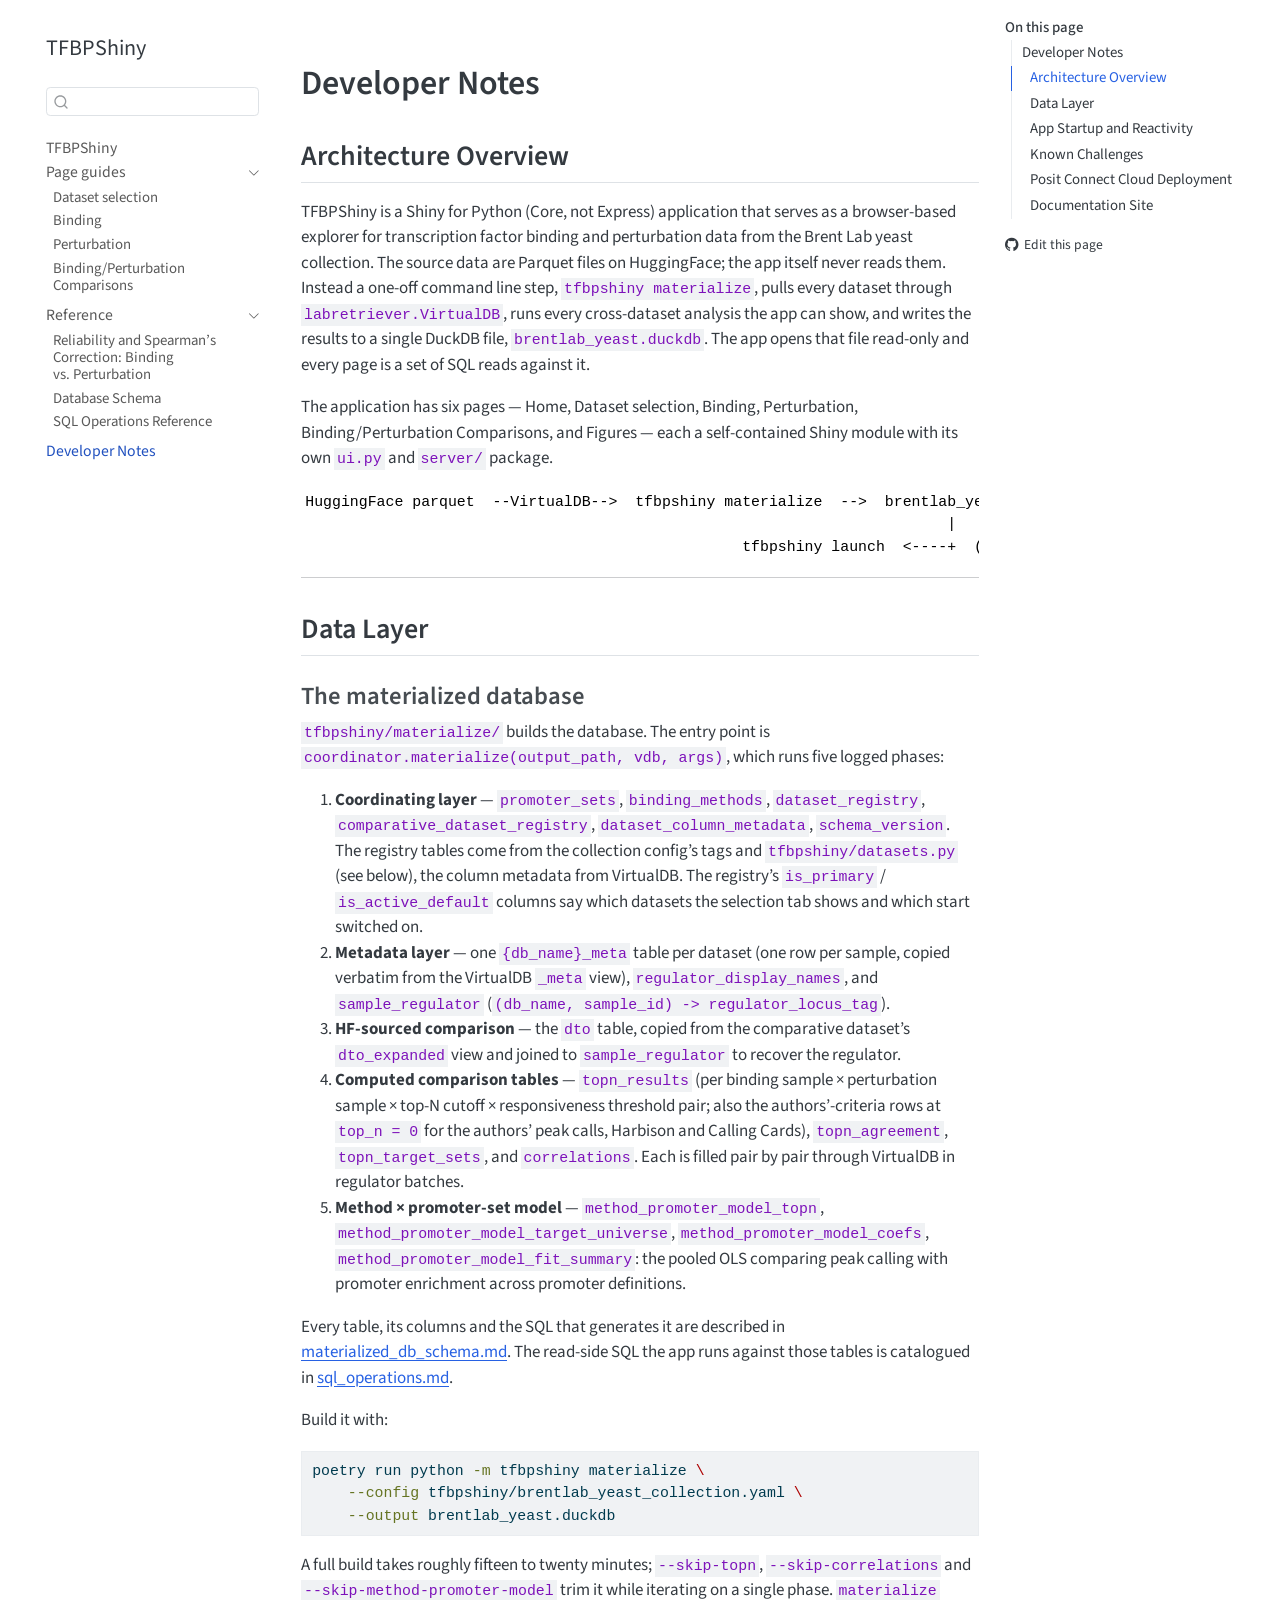
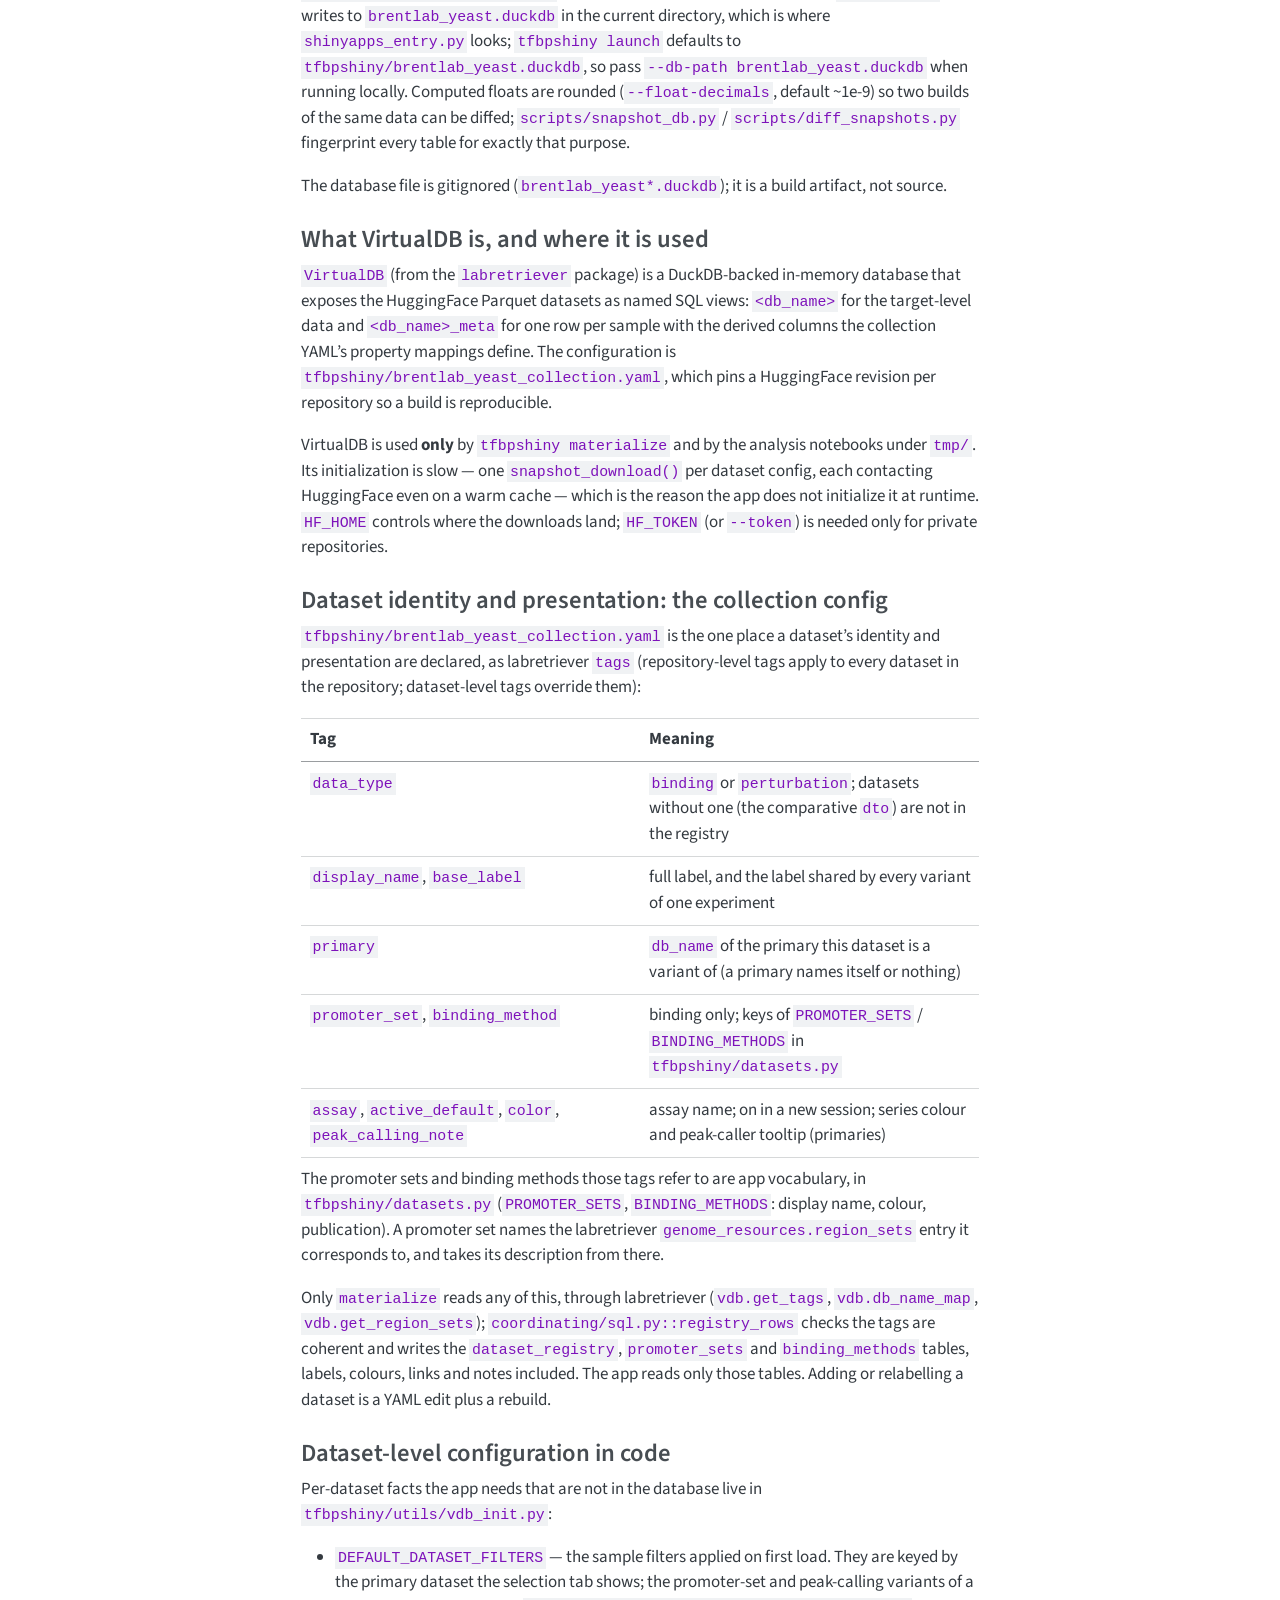
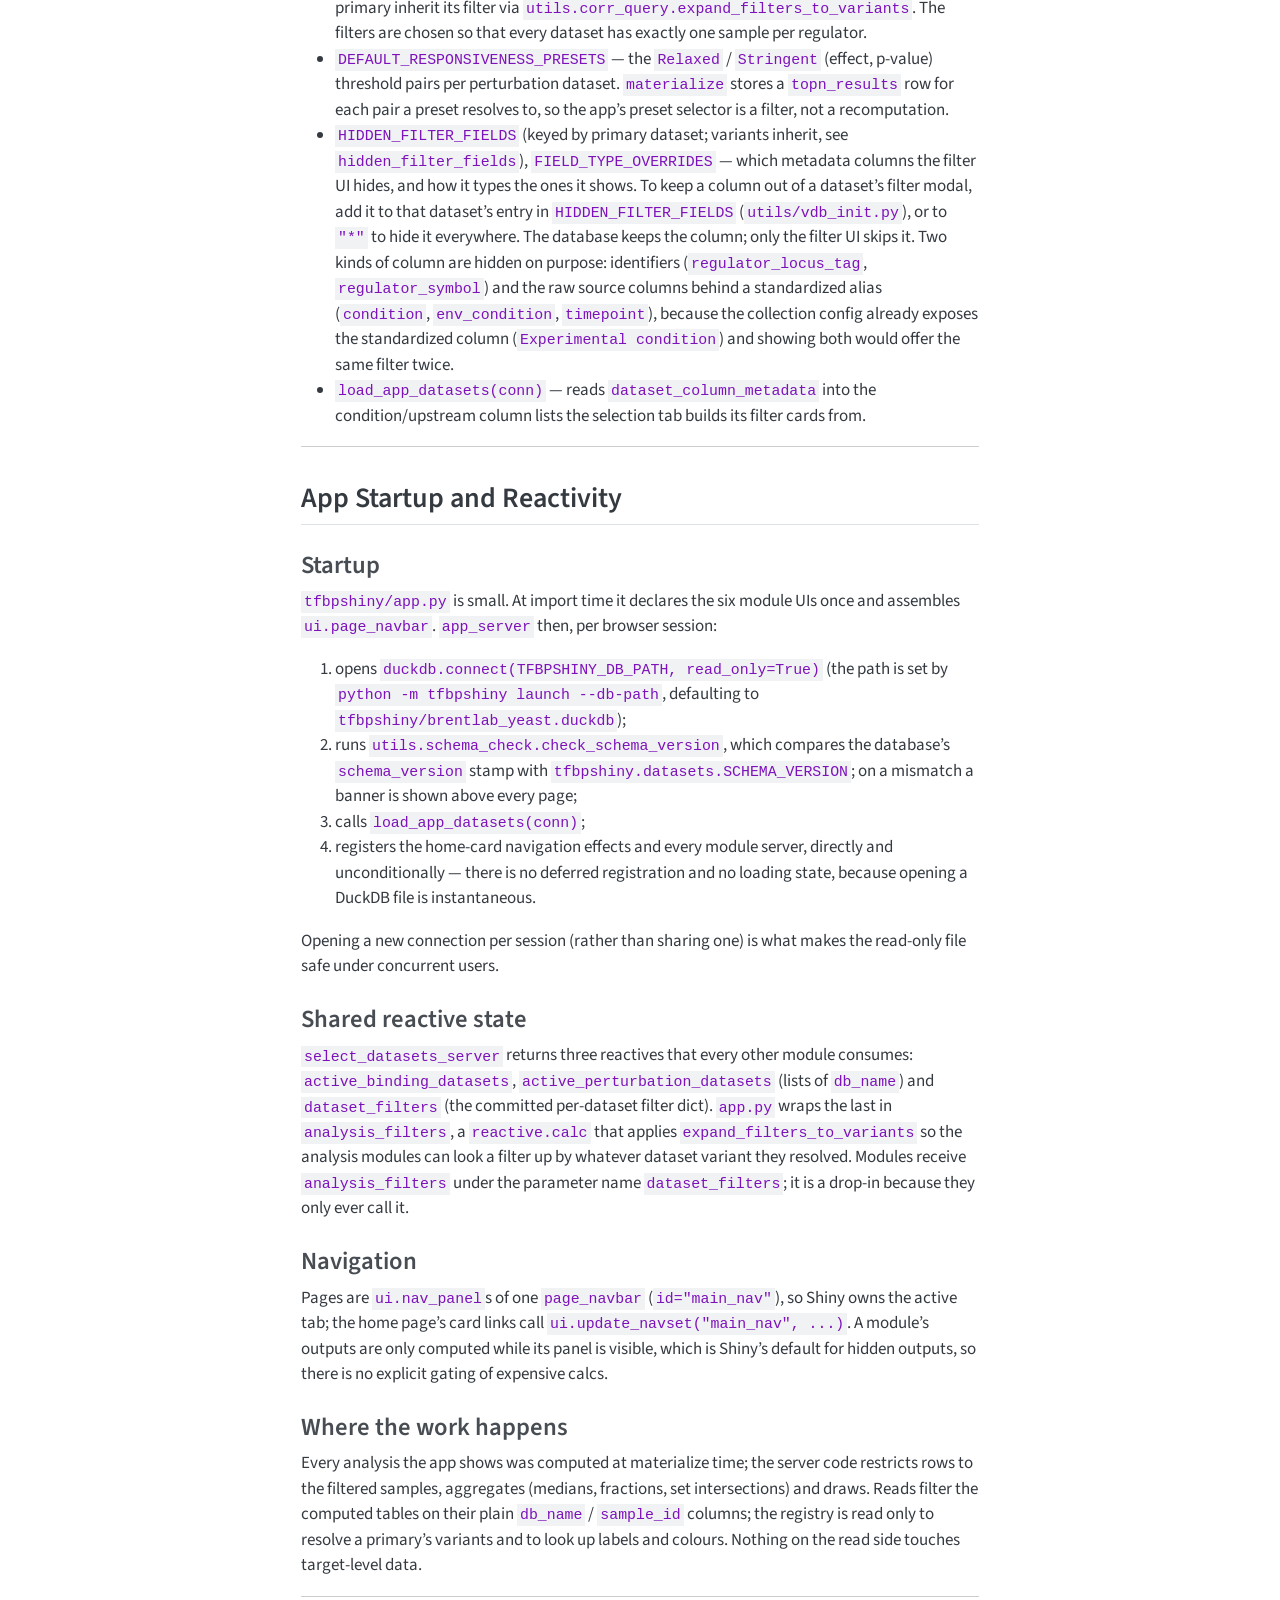
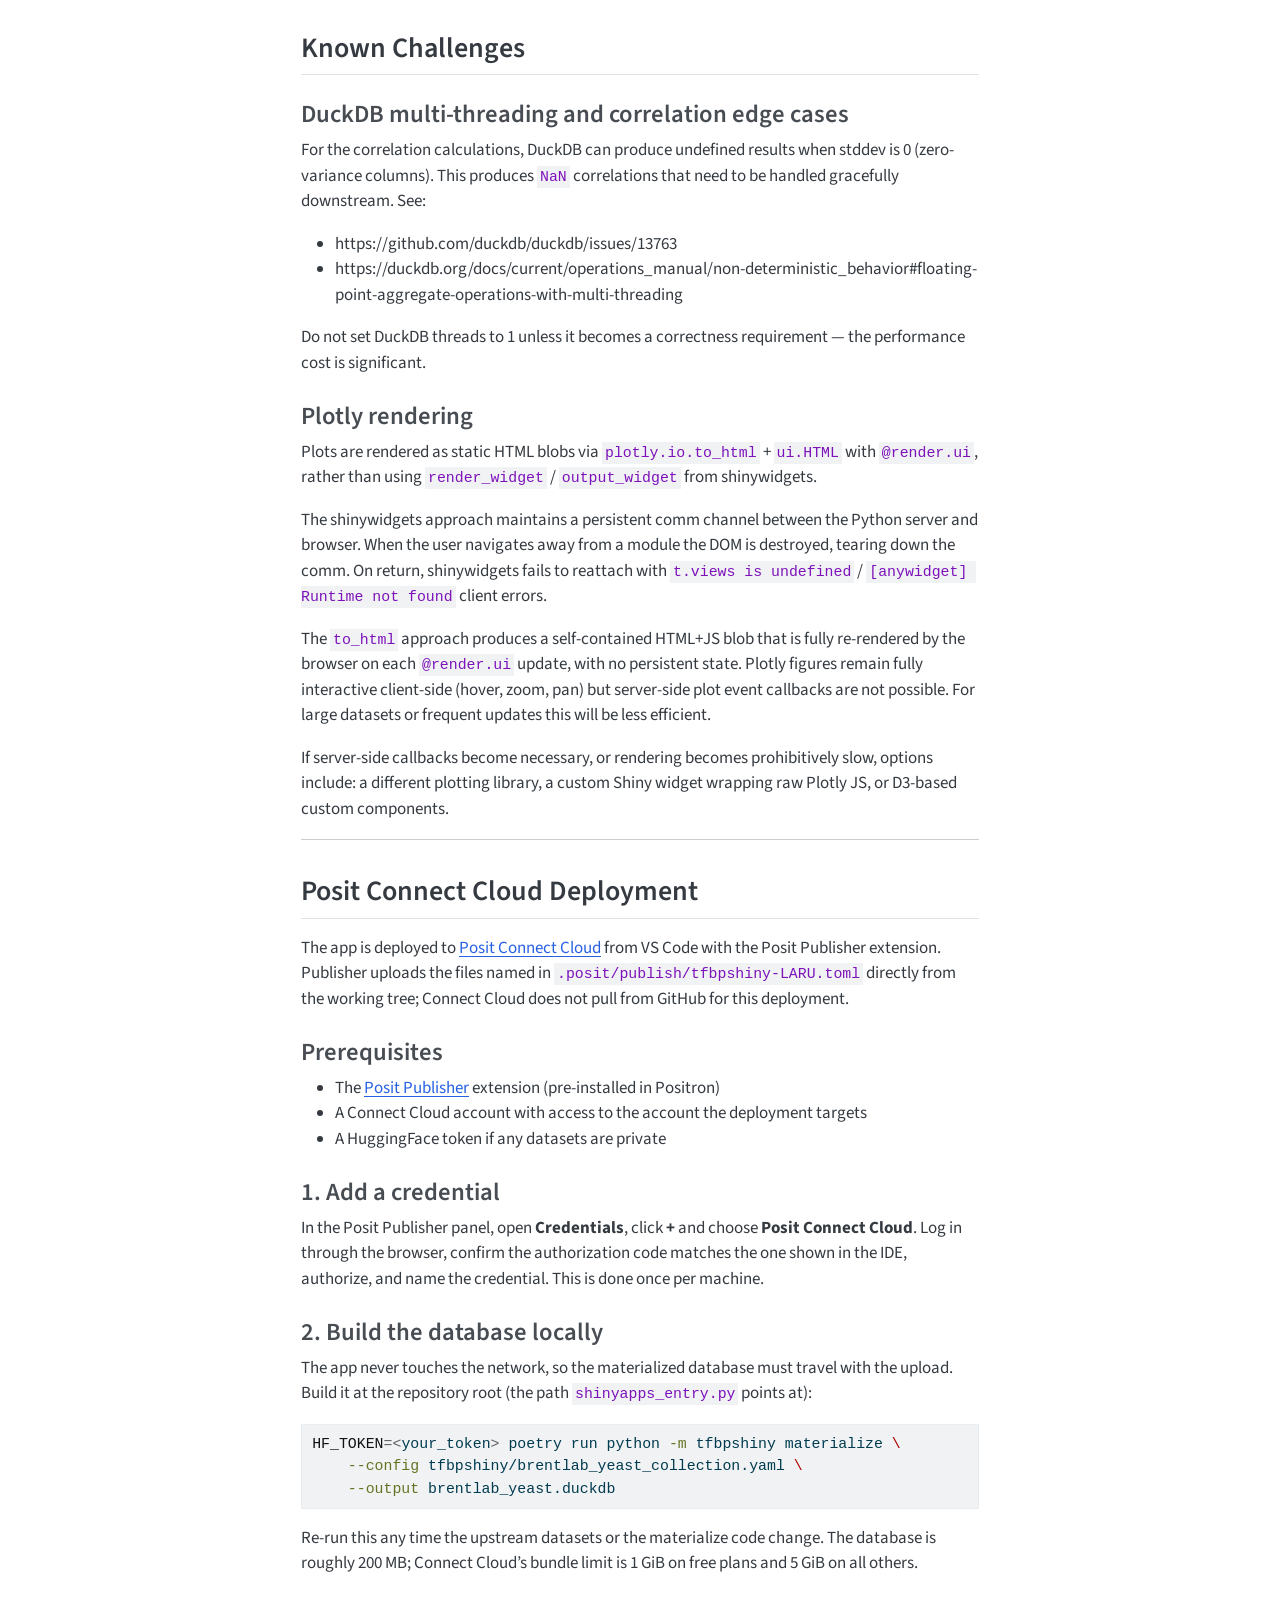
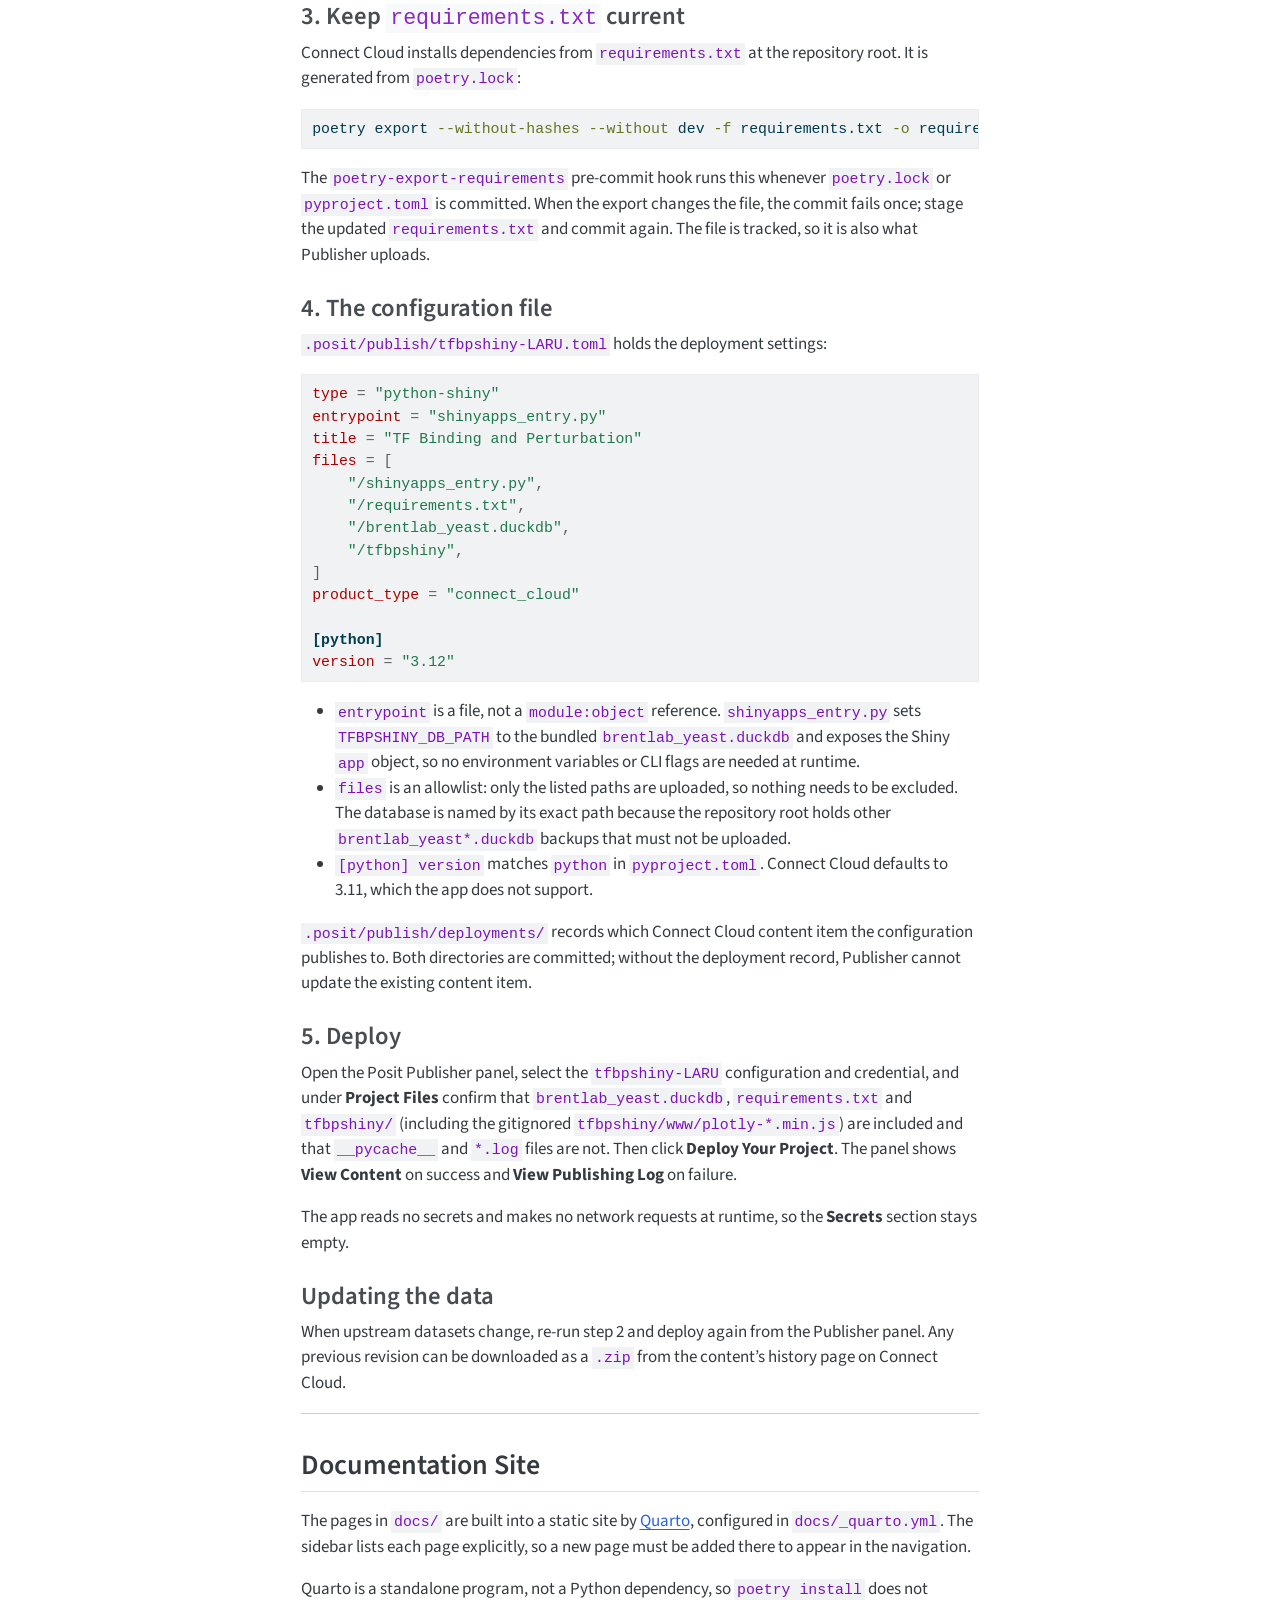
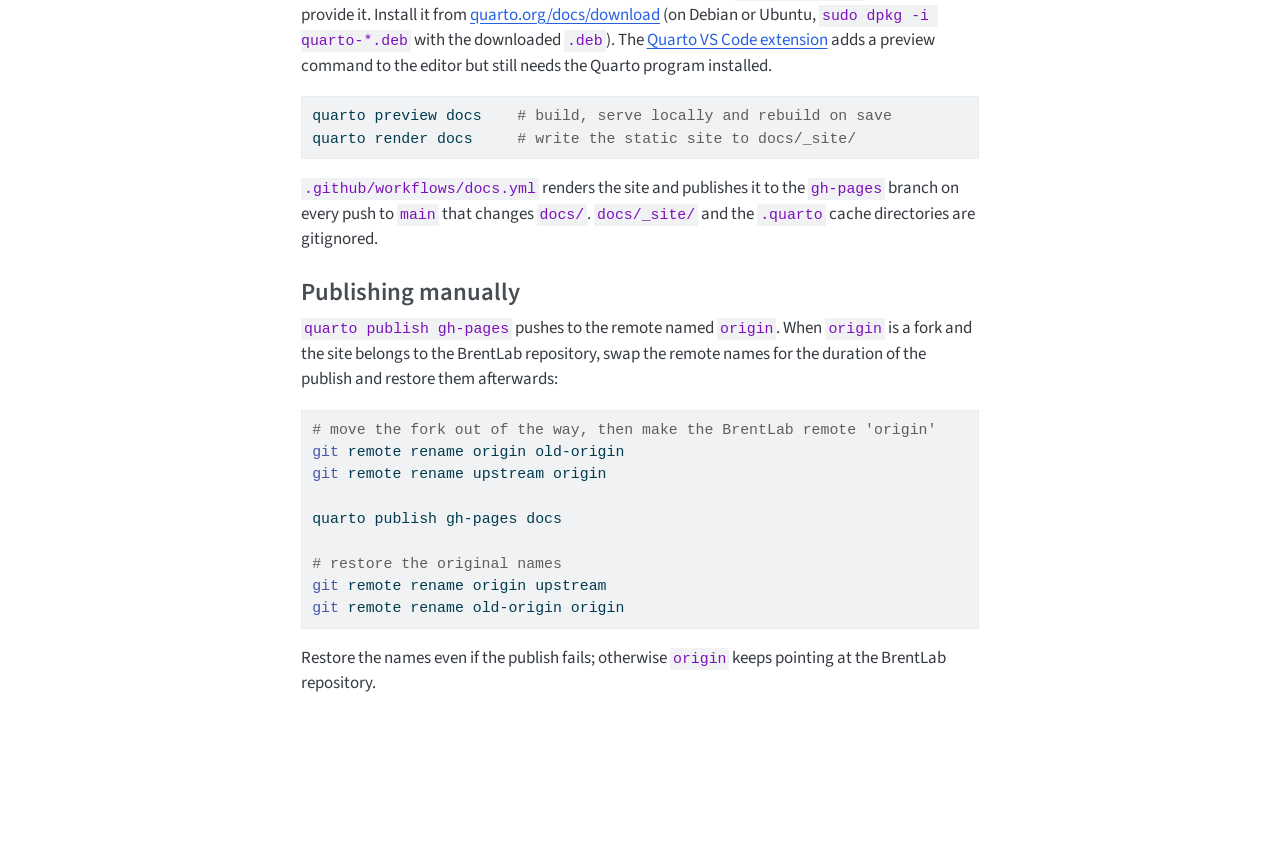
==== commit dbd45f25: "Built site for gh-pages" ====
--- a/development.html
+++ b/development.html
@@ -264,7 +264,10 @@
   <li><a href="#deploy" id="toc-deploy" class="nav-link" data-scroll-target="#deploy">5. Deploy</a></li>
   <li><a href="#updating-the-data" id="toc-updating-the-data" class="nav-link" data-scroll-target="#updating-the-data">Updating the data</a></li>
   </ul></li>
-  <li><a href="#documentation-site" id="toc-documentation-site" class="nav-link" data-scroll-target="#documentation-site">Documentation Site</a></li>
+  <li><a href="#documentation-site" id="toc-documentation-site" class="nav-link" data-scroll-target="#documentation-site">Documentation Site</a>
+  <ul class="collapse">
+  <li><a href="#publishing-manually" id="toc-publishing-manually" class="nav-link" data-scroll-target="#publishing-manually">Publishing manually</a></li>
+  </ul></li>
   </ul></li>
   </ul>
 <div class="toc-actions"><ul><li><a href="https://github.com/BrentLab/tfbpshiny/edit/main/docs/development.md" class="toc-action"><i class="bi bi-github"></i>Edit this page</a></li></ul></div></nav>
@@ -480,8 +483,22 @@
 <div class="code-copy-outer-scaffold"><div class="sourceCode" id="cb6"><pre class="sourceCode bash code-with-copy"><code class="sourceCode bash"><span id="cb6-1"><a href="#cb6-1" aria-hidden="true" tabindex="-1"></a><span class="ex">quarto</span> preview docs    <span class="co"># build, serve locally and rebuild on save</span></span>
 <span id="cb6-2"><a href="#cb6-2" aria-hidden="true" tabindex="-1"></a><span class="ex">quarto</span> render docs     <span class="co"># write the static site to docs/_site/</span></span></code></pre></div><button title="Copy to Clipboard" class="code-copy-button"><i class="bi"></i></button></div>
 <p><code>.github/workflows/docs.yml</code> renders the site and publishes it to the <code>gh-pages</code> branch on every push to <code>main</code> that changes <code>docs/</code>. <code>docs/_site/</code> and the <code>.quarto</code> cache directories are gitignored.</p>
-
-
+<section id="publishing-manually" class="level3">
+<h3 class="anchored" data-anchor-id="publishing-manually">Publishing manually</h3>
+<p><code>quarto publish gh-pages</code> pushes to the remote named <code>origin</code>. When <code>origin</code> is a fork and the site belongs to the BrentLab repository, swap the remote names for the duration of the publish and restore them afterwards:</p>
+<div class="code-copy-outer-scaffold"><div class="sourceCode" id="cb7"><pre class="sourceCode bash code-with-copy"><code class="sourceCode bash"><span id="cb7-1"><a href="#cb7-1" aria-hidden="true" tabindex="-1"></a><span class="co"># move the fork out of the way, then make the BrentLab remote 'origin'</span></span>
+<span id="cb7-2"><a href="#cb7-2" aria-hidden="true" tabindex="-1"></a><span class="fu">git</span> remote rename origin old-origin</span>
+<span id="cb7-3"><a href="#cb7-3" aria-hidden="true" tabindex="-1"></a><span class="fu">git</span> remote rename upstream origin</span>
+<span id="cb7-4"><a href="#cb7-4" aria-hidden="true" tabindex="-1"></a></span>
+<span id="cb7-5"><a href="#cb7-5" aria-hidden="true" tabindex="-1"></a><span class="ex">quarto</span> publish gh-pages docs</span>
+<span id="cb7-6"><a href="#cb7-6" aria-hidden="true" tabindex="-1"></a></span>
+<span id="cb7-7"><a href="#cb7-7" aria-hidden="true" tabindex="-1"></a><span class="co"># restore the original names</span></span>
+<span id="cb7-8"><a href="#cb7-8" aria-hidden="true" tabindex="-1"></a><span class="fu">git</span> remote rename origin upstream</span>
+<span id="cb7-9"><a href="#cb7-9" aria-hidden="true" tabindex="-1"></a><span class="fu">git</span> remote rename old-origin origin</span></code></pre></div><button title="Copy to Clipboard" class="code-copy-button"><i class="bi"></i></button></div>
+<p>Restore the names even if the publish fails; otherwise <code>origin</code> keeps pointing at the BrentLab repository.</p>
+
+
+</section>
 </section>
 </section>
 
